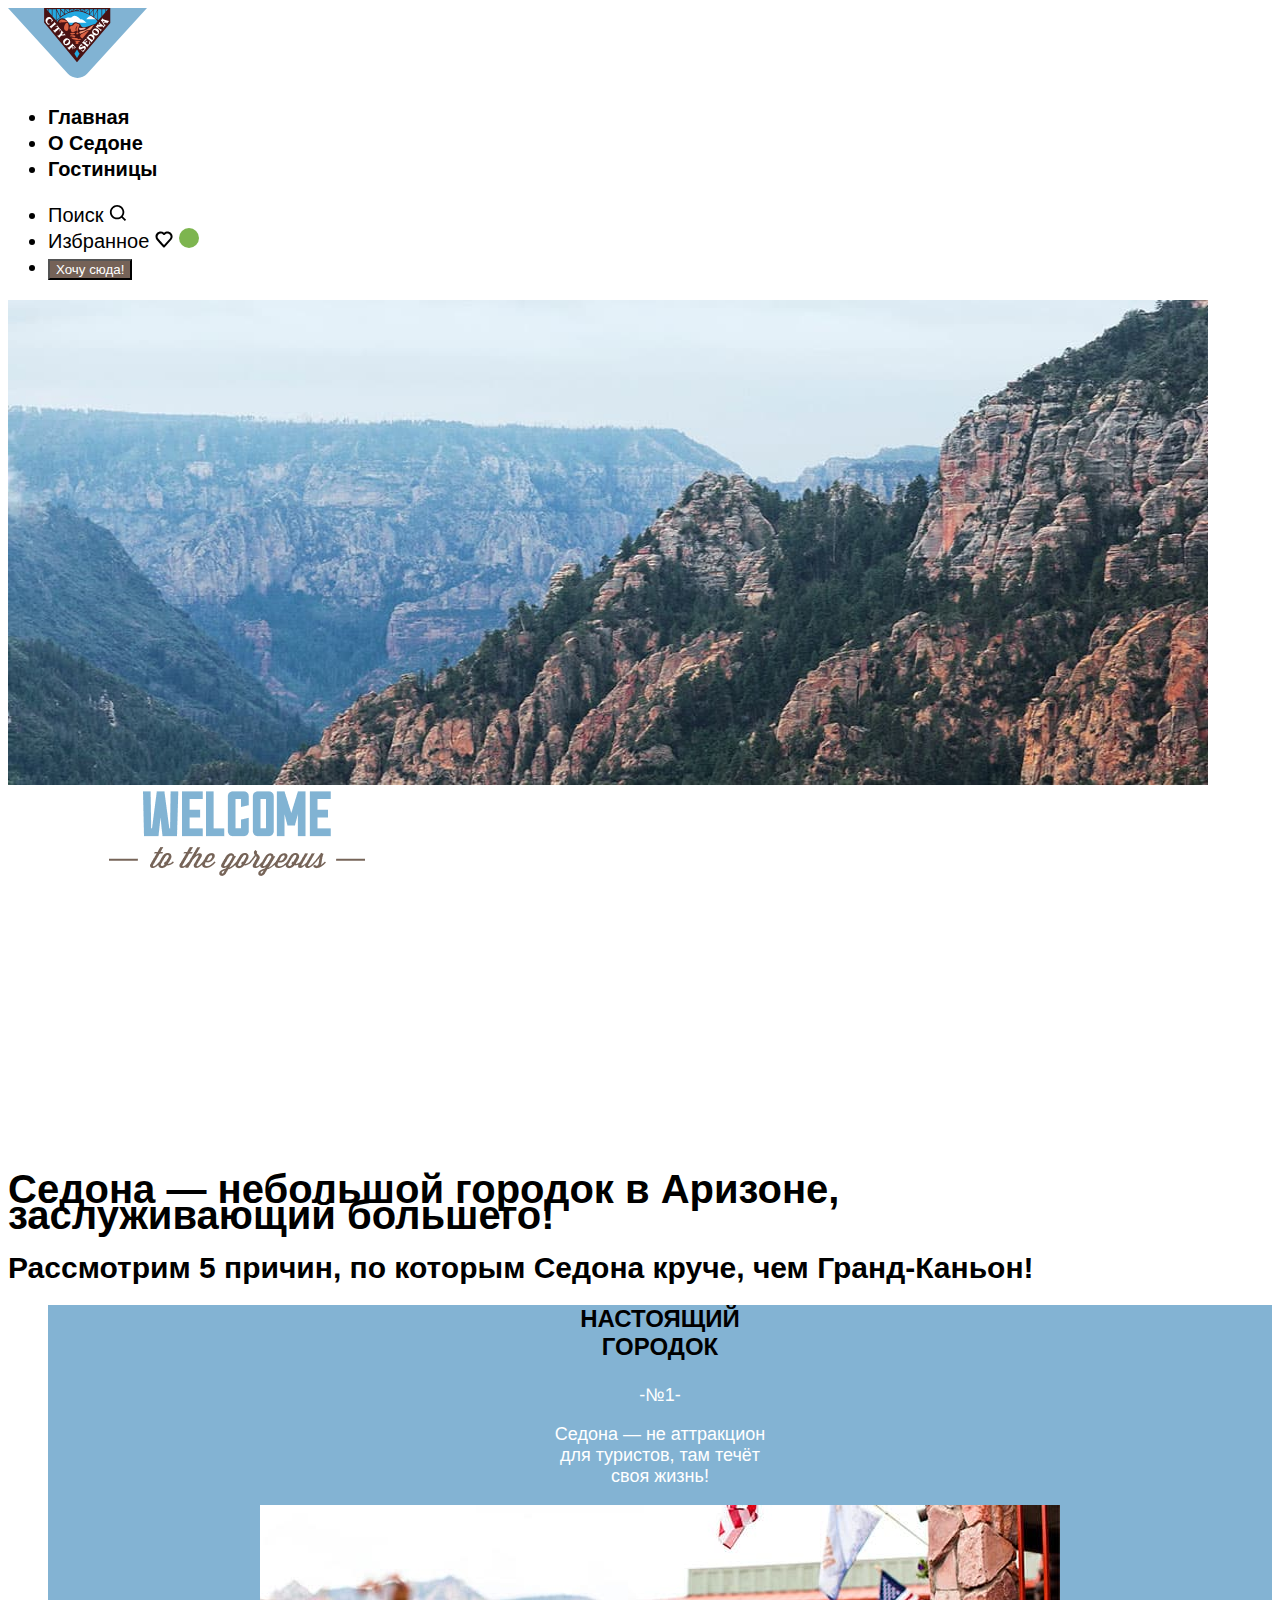
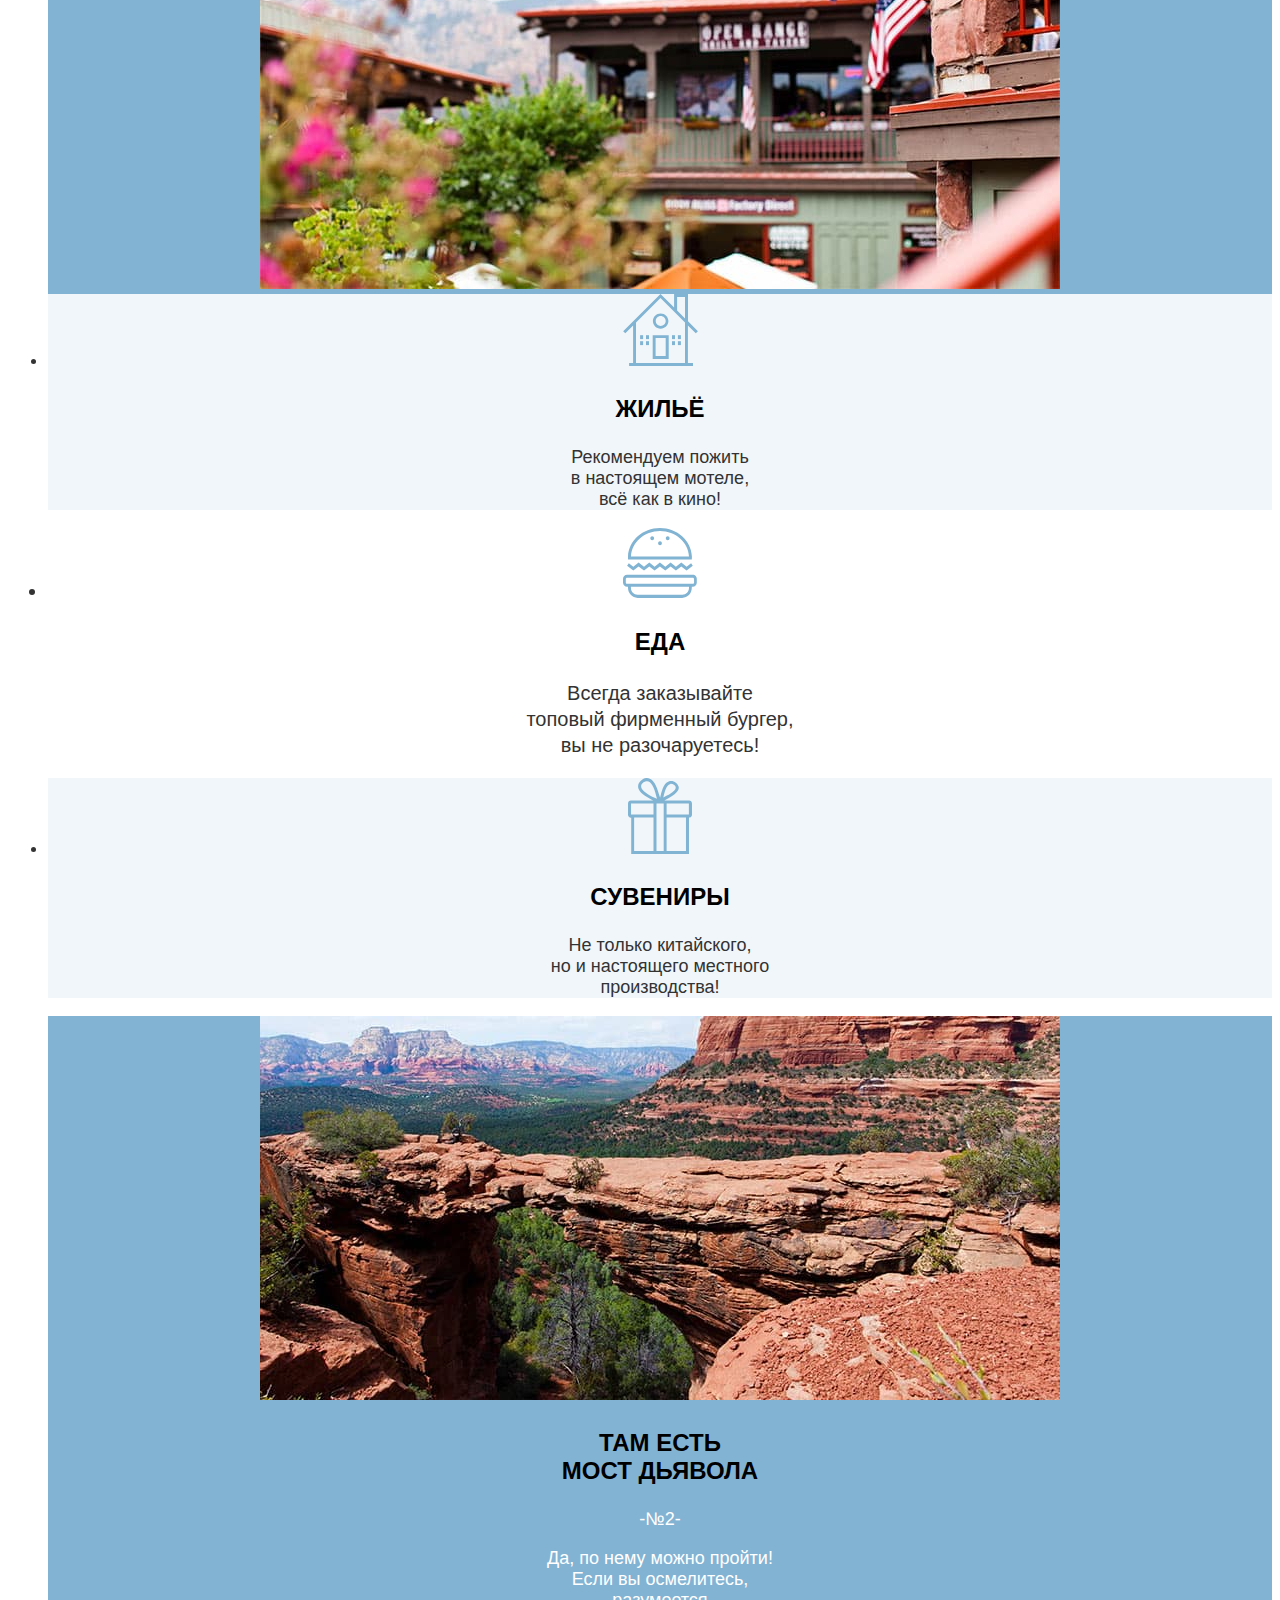
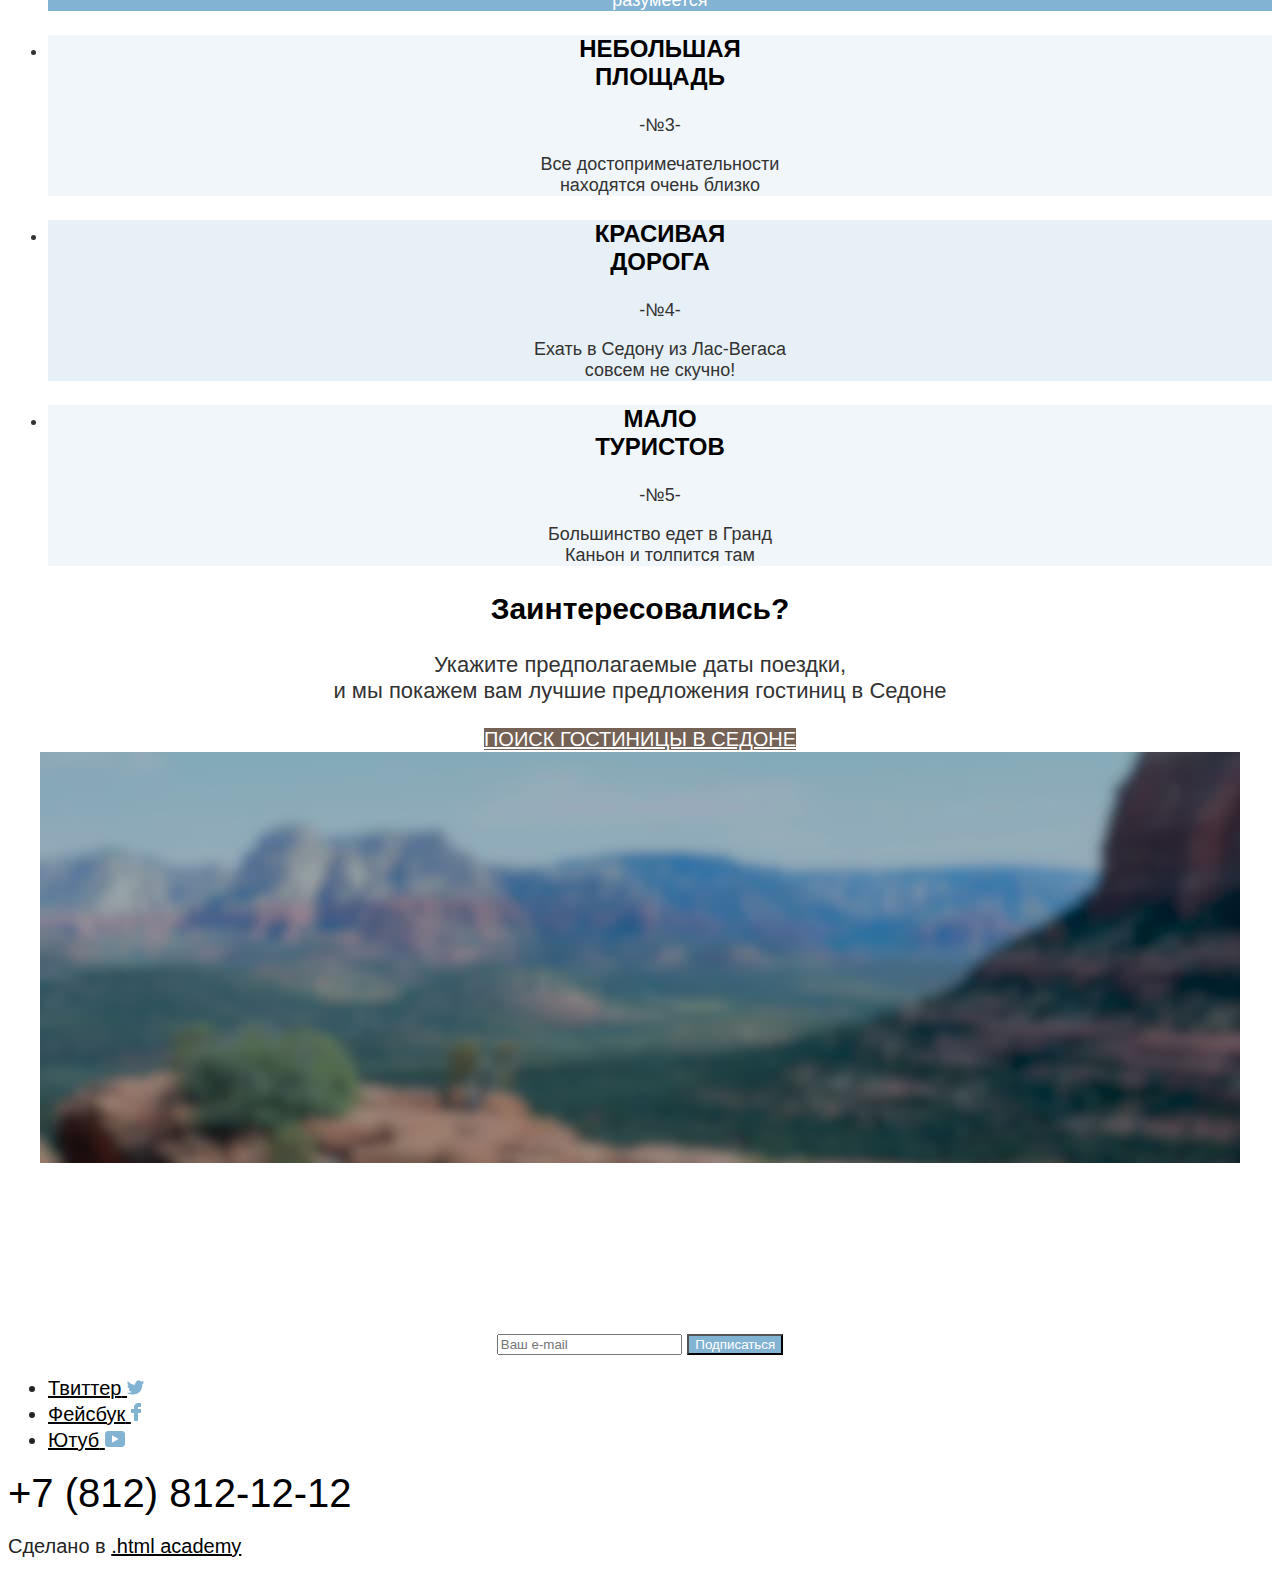
==== index.html @ 7d840d4f "basic styles added" ====
<!DOCTYPE html>
<html lang="ru">
  <head>
    <meta charset="utf-8">
    <title>HTML Academy: Седона</title>
    <link rel="stylesheet" href="styles/styles.css">
  </head>
  <body>
    <header class="page-header">
      <nav class="navigation">
        <a class="navigation-logo" href="index.html">
          <img class="page-header-logo" alt="Логотип Седоны" src="images/logo.svg" width="139" height="70">
        </a>
        <ul class="navigation-list">
          <li class="navigation-item">
            <a class="navigation-link" href="index.html">Главная</a>
          </li>
          <li class="navigation-item">
            <a class="navigation-link" href="#">О Седоне</a>
          </li>
           <li class="navigation-item">
            <a class="navigation-link" href="catalog.html">Гостиницы</a>
          </li>
        </ul>
        <ul class="navigation-list navigation-user">
          <li class="navigation-item">
            <a class="navigation-link" href="#"></a>
            <span class="visually-hidden">Поиск</span>
            <img src="images/search.svg" alt="Поиск" width="18.05" height="18.1">
          </li>
          <li class="navigation-item">
            <a class="navigation-link" href="#"></a>
            <span class="visually-hidden">Избранное</span>
            <img src="images/favorite.svg" alt="Избранное" width="18.05" height="17">
            <img src="images/wish-added.svg" alt="Добавленное в избранное" width="20" height="20">
          </li>
          <li class="navigation-item">
            <button class="button" type="submit">Хочу сюда!</button>
          </li>
        </ul>
      </nav>
      </header>

<main class="main-index">
  <img class="backgrounds" alt="Фон из гор" src="images/background.jpg" width="1200" height="485">
  <img class="welcome-sign" alt="Приветственная надпись" src="images/welcome.png" width="458" height="352">
  <h1>Седона — небольшой городок в Аризоне, <br> заслуживающий большего!</h1>
    <h2>Рассмотрим 5 причин, по которым Седона круче, чем Гранд-Каньон!</h2>
     <div class="list">
      <section class="advantages">
        <ul class="advantages-list">
        <li class="advantages-item-1">
          <h3 class="advantages-title">Настоящий <br> городок</h3>
          <span class="number">-№1-</span>
          <p class="advantages-description">Седона — не аттракцион<br> для туристов, там течёт <br> своя жизнь!</p>
          <img class="city" alt="Городок" src="images/city-1.jpg" width="800" height="384">
        </li>
        <li class="advantages-item-2">
          <img class="advantage-picture" src="images/house.svg" alt="Жилье" width="75" height="72">
          <h3 class="advantages-title">Жильё</h3>
          <p class="advantages-description">Рекомендуем пожить <br> в настоящем мотеле, <br> всё как в кино!</p>
        </li>
        <li class="advantages-item-3">
          <img class="advantage-picture" src="images/food.svg" alt="Еда" width="73.8" height="70">
          <h3 class="advantages-title">Еда</h3>
          <p class="advantages-description">Всегда заказывайте <br> топовый фирменный бургер, <br> вы не разочаруетесь!</p>
        </li>
        <li class="advantages-item-4">
          <img class="advantage-picture" src="images/souvenir.svg" alt="Сувенир" width="64" height="75.95">
          <h3 class="advantages-title">Сувениры</h3>
          <p class="advantages-description">Не только китайского, <br> но и настоящего местного <br> производства!</p>
        </li>
        <li class="advantages-item-5">
          <img class="city" alt="Городок" src="images/city-2.jpg" width="800" height="384">
          <h3 class="advantages-title">Там есть <br> мост дьявола</h3>
          <span class="number">-№2-</span>
          <p class="advantages-description">Да, по нему можно пройти! <br> Если вы осмелитесь, <br> разумеется</p>
          </li>
          <li class="advantages-item-6">
            <h3 class="advantages-title">Небольшая <br> площадь</h3>
            <p class="number">-№3-</p>
            <p class="advantages-description">Все достопримечательности <br> находятся очень близко</p>
          </li>
          <li class="advantages-item-7">
            <h3 class="advantages-title">Красивая <br> дорога</h3>
            <p class="number">-№4-</p>
            <p class="advantages-description">Ехать в Седону из Лас-Вегаса <br> совсем не скучно!</p>
          </li>
          <li class="advantages-item-8">
            <h3 class="advantages-title">Мало <br> туристов </h3>
            <p class="number">-№5-</p>
            <p class="advantages-description"> Большинство едет в Гранд <br> Каньон и толпится там</p>
          </li>
      </ul>
  </section>
</div>
  <section class="hotel-search">
    <h2 class="search-question">Заинтересовались?</h2>
    <p class="search">Укажите предполагаемые даты поездки, <br> и мы покажем вам лучшие предложения гостиниц в Седоне </p>
    <a class="button button-all" href="catalog.html">ПОИСК ГОСТИНИЦЫ В  СЕДОНЕ</a>
  </section>
</main>
  <section class="subscribe">
    <img class="background-subsctibe" alt="Фон из гор" src="images/background-subscribe.jpg" width="1200" height="411">
    <h2 class="subscribe-title">Подпишитесь на рассылку</h2>
    <p class="subscribe-text">Только полезная информация и никакого спама, <br> честное бойскаутское!</p>
    <label for="newsletter-email"></label>
    <input class="field"  placeholder="Ваш e-mail" type="email" name="newsletter-email" id="newsletter-email">
    <button class="button blue" type="submit">Подписаться</button>
  </section>

  <footer class="page-footer">
    <section class="footer-social">
      <ul class="footer-social-list">
          <li class="footer-social-item">
            <a class="button social" href="#">
              <span class="visually-hidden">Твиттер</span>
              <img src="images/twitter.svg" alt="Твиттер" width="17" height="14.96" class="social-icon">
            </a>
          </li>
          <li class="footer-social-item">
            <a class="button social" href="#">
              <span class="visually-hidden">Фейсбук</span>
              <img src="images/facebook.svg" alt="Фейсбук" width="10" height="18" class="social-icon">
            </a>
          </li>
          <li class="footer-social-item">
            <a class="button social" href="#">
              <span class="visually-hidden">Ютуб</span>
              <img src="images/youtube.svg" alt="Ютуб" width="20.1" height="16" class="social-icon">
            </a>
          </li>
        </ul>
        <a class="address-phone" href="tel:+78005558628">+7 (812) 812-12-12</a>
      <p class="about-text">Сделано в <a class="htmlacademy-link" href="https://htmlacademy.ru/">.html academy</a></p>
    </section>
  </footer>




  </body>
</html>
---- styles/styles.css ----
@font-face {
  font-family: "PT Sans";
  font-style: normal;
  font-weight: 400;
  src: url("fonts/ptsans-400.woff2") format("woff2");
  font-display: swap;
}


@font-face {
  font-family: "PT Sans";
  font-style: normal;
  font-weight: 700;
  src: url("fonts/ptsans-700.woff2") format("woff2");
  font-display: swap;
}

body {
font-family: "PT Sans", sans-serif;
font-size: 20px;
line-height: 26px;
color: #000000;
background-color: #FFFFFF;
}

.page-header {
  color: #000000;
  background: #FFFFFF;
}

.navigation-link {
  font-family: "PT Sans", sans-serif;
  font-weight: bold;
  text-align: center;
  color: inherit;
  text-decoration: none;
}
.main-index {
  background-image: url("images/background.jpg");
  background-size: 100% auto;
  background-repeat: no-repeat;
  color: #000000;
  background-color: #FFFFFF;
}

.advantages-list {
  text-align: center;
  color: #333333;
}

.advantages-title {
  font-family: "PT Sans", sans-serif;
  font-size: 24px;
  line-height: 28px;
  text-transform: uppercase;
  color: black;
}

.advantages-item-1,
.advantages-item-5 {
  font-size: 18px;
  line-height: 21px;
  background-color: #83B3D3;
  color: #FFFFFF;
}

.advantages-item-2,
.advantages-item-4,
.advantages-item-6,
.advantages-item-8 {
  font-size: 18px;
  line-height: 21px;
  background-color: rgba(131, 179, 211, 0.12);

}

.advantages-item-7 {
  font-size: 18px;
  line-height: 21px;
  background-color: rgba(131, 179, 211, 0.2);
}

.button {
  background-color: #756257;
  color:#FFFFFF;

}
.blue {
  background: #83B3D3;
}

.social {
  background: #FFFFFF;
}

.hotel-search {
text-align: center;
}

.search-question {
  color: #000000;
  font-size: 30px;
line-height: 36px;
}

.search {
  color: #333333;
  font-size: 22px;
  line-height: 26px;
}

.subscribe {
text-align: center;
color: #FFFFFF;
background-image: url("images/background-subscribe.jpg");
}

.subscribe-title {
  font-size: 30px;
  line-height: 36px;
  text-transform: uppercase;
  }

.subscribe-text {
    font-size: 22px;
    line-height: 26px;
}

.page-footer {
background-color: #FFFFFF;
color: #242424;
}

.page-footer a {
  color: #000000;
}

.address-phone {
  font-size: 40px;
  line-height: 40px;
  text-decoration: none;
  text-transform: uppercase;
  color: #000000;
}
/*Background color for filter part changed temporarily*/

.sorting-container {
background-color: lightgray;
color:#FFFFFF;
background-image: url("images/background-catalogue.jpg");
}

.catalogue-header {
  background-color: lightgray;
  color:#FFFFFF;
}

.catalogue-header-title {
  font-size: 60px;
  line-height: 78px;
}

.catalog-filter-title {
  font-size: 20px;
 line-height: 26px;
}

.control {
  font-size: 18px;
  line-height: 23px;
}

.hotel-card-title {
  font-size: 24px;
  line-height: 31px;
}

.hotel-card-type,
.hotel-card-price {
  font-size: 18px;
  line-height: 23px;
}

.pagination {
  background-color: #ffffff;
}

.pagination-link {
  color: #ffffff;
  background-color: #83B3D3;
  text-decoration: none;
  font-size: 20px;
  line-height: 26px;
}

.pagination-current {
  color: #000000;
  background-color: #F2F2F2;
}

.pagination-show-more {
  background-color: #83B3D3;
}

.hotel-card-button {
  background-color: #83B3D3;
}

.hotel-card-detail {
  background-color: #756257;
}

.breadcrumbs-link {
color: #000000;
}
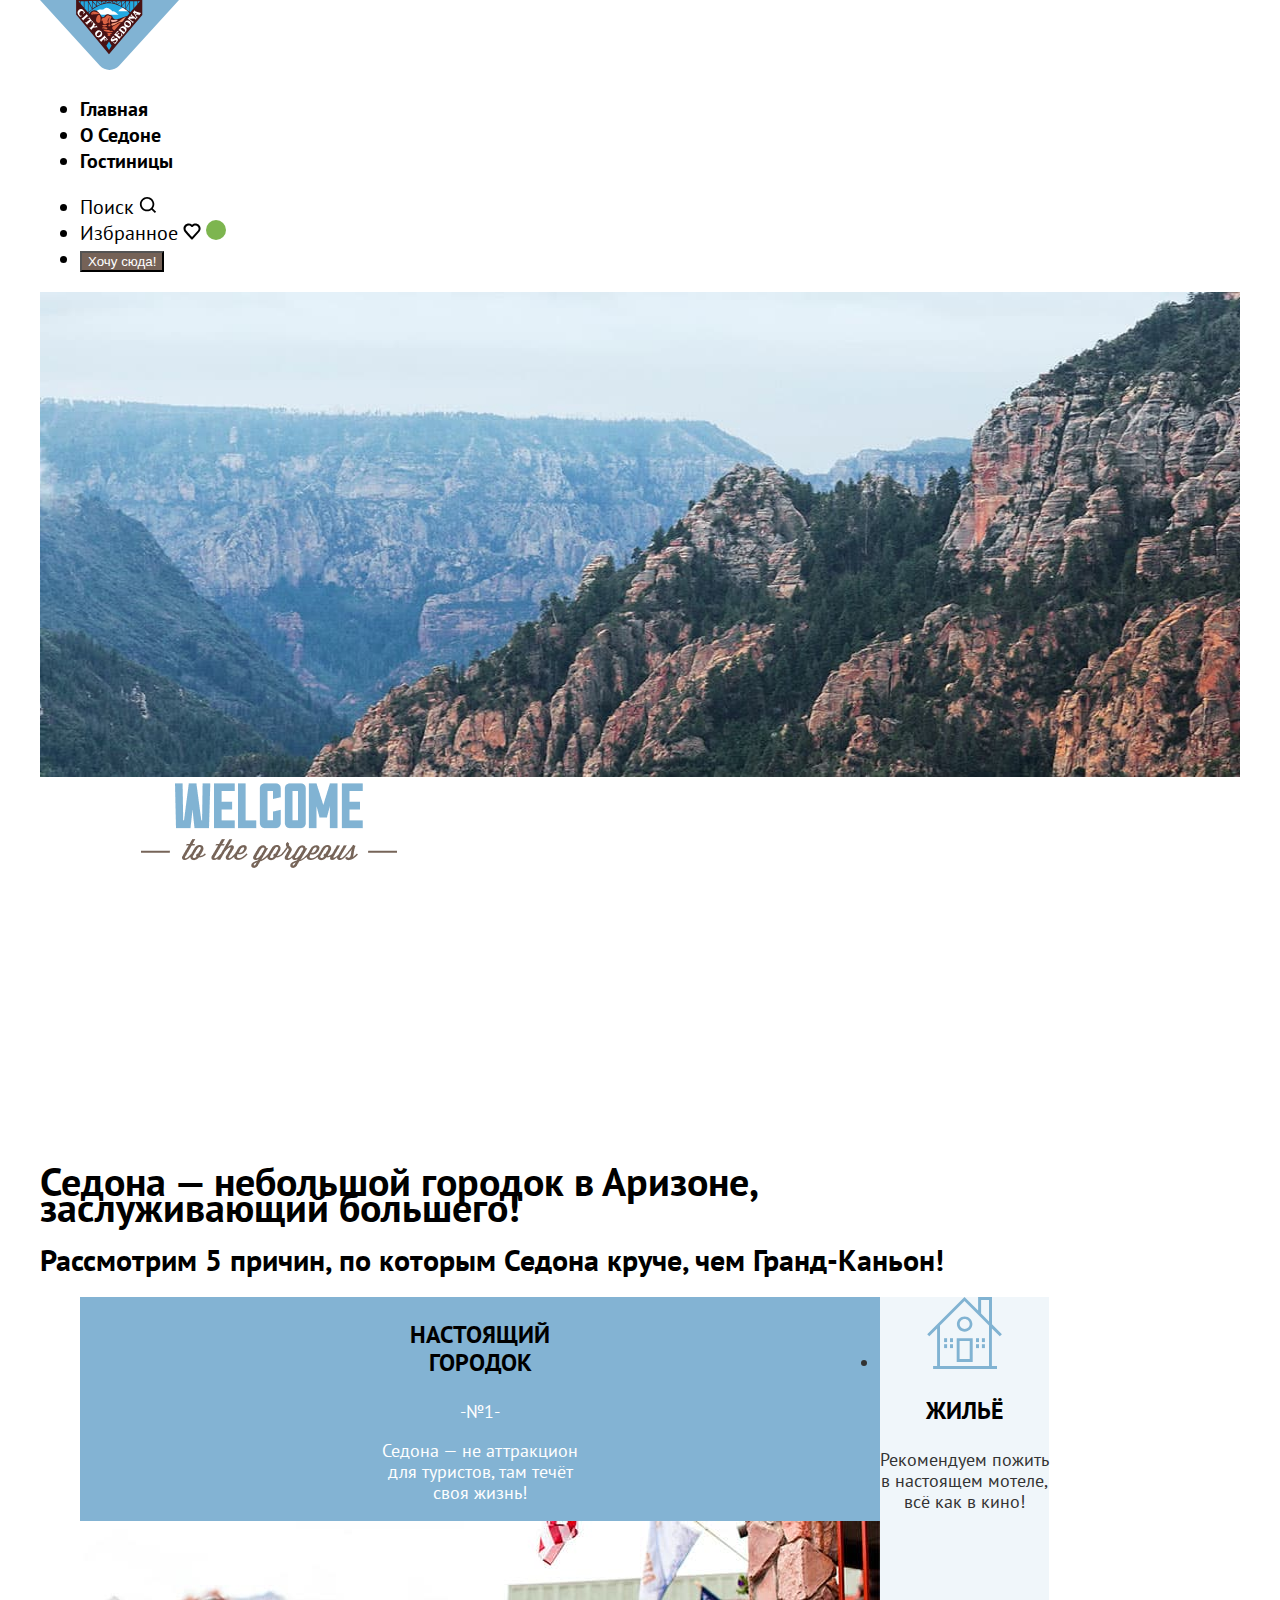
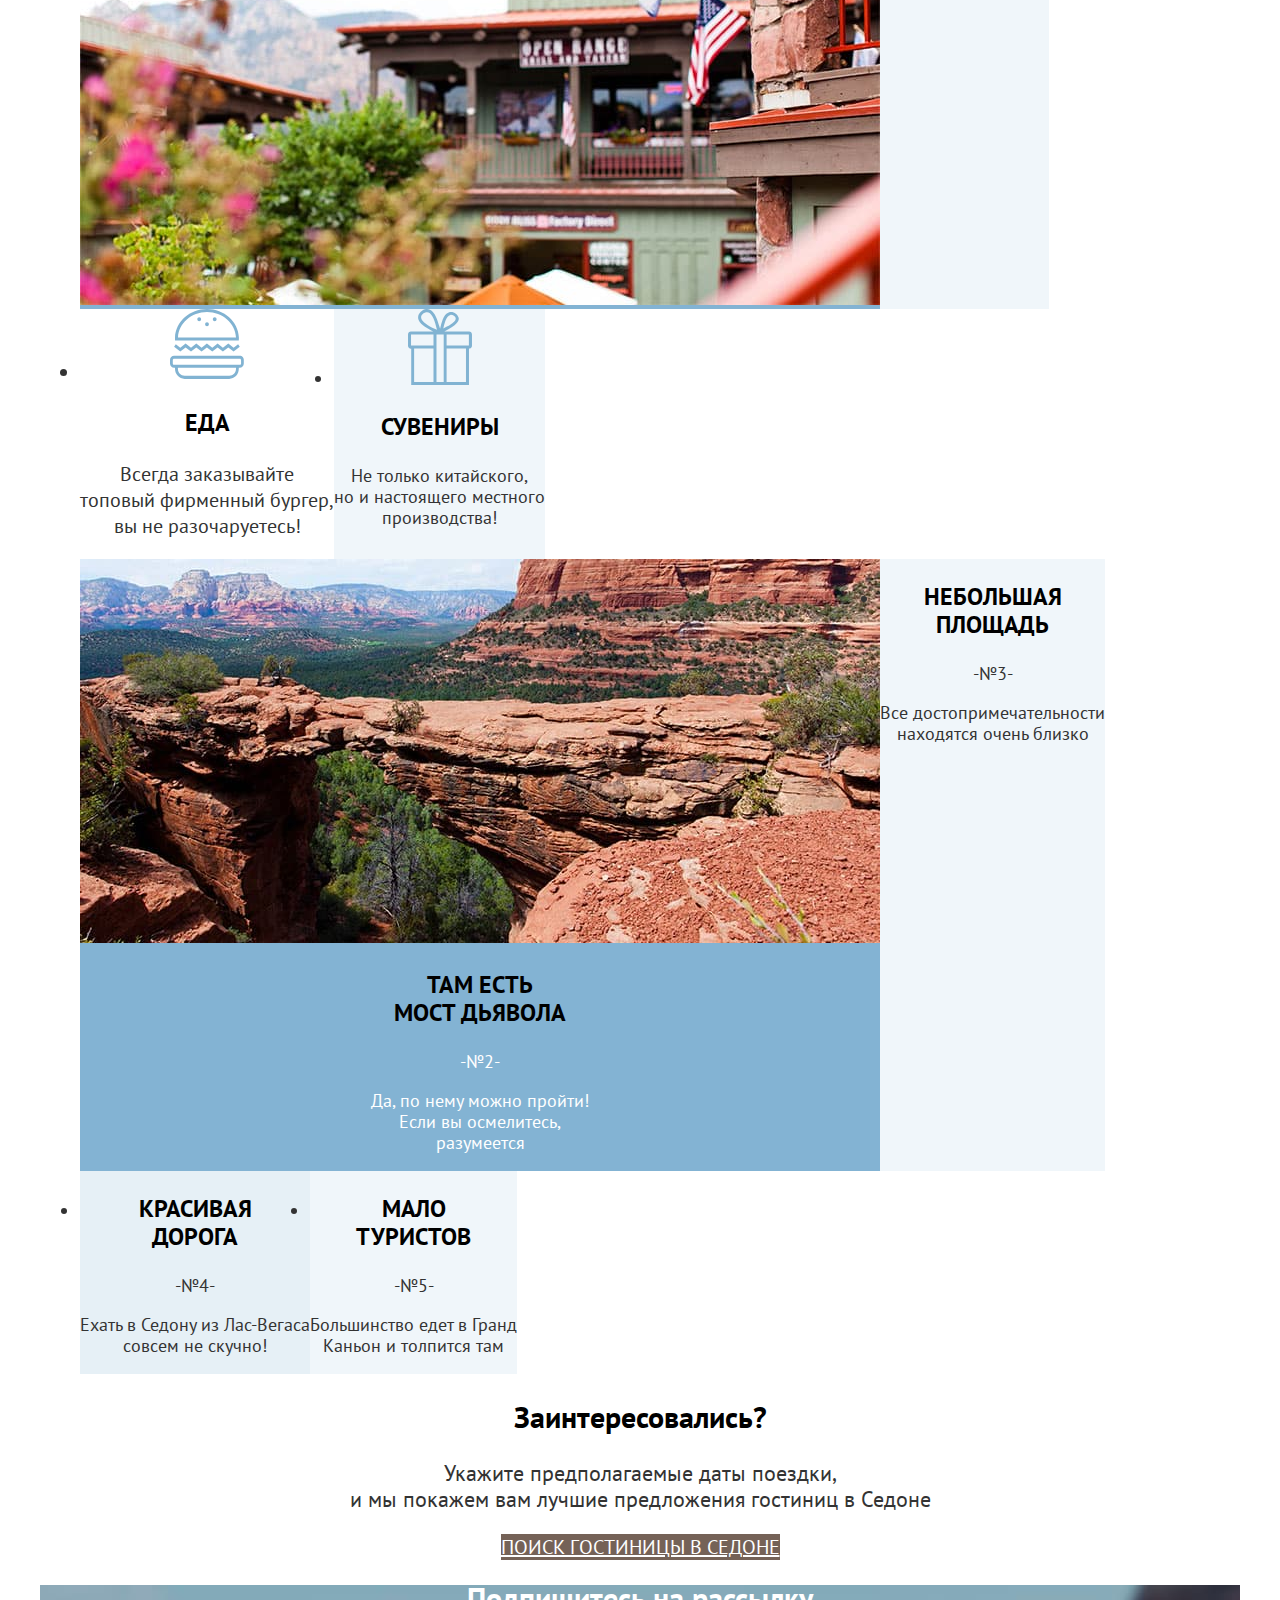
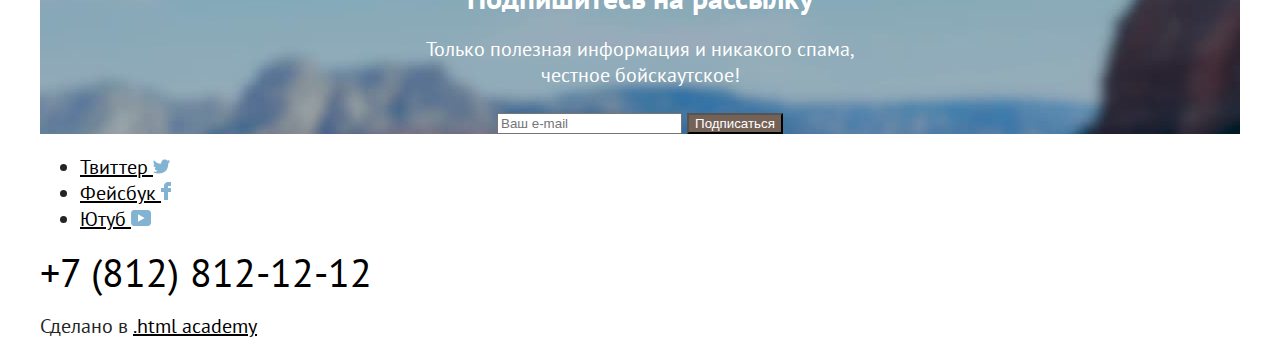
==== commit 0a28b462: "corrections 1" ====
--- a/index.html
+++ b/index.html
@@ -42,8 +42,10 @@
       </header>
 
 <main class="main-index">
-  <img class="backgrounds" alt="Фон из гор" src="images/background.jpg" width="1200" height="485">
+  <div class="background">
+  <img class="background-main" alt="Фон из гор" src="images/background.jpg" width="1200" height="485">
   <img class="welcome-sign" alt="Приветственная надпись" src="images/welcome.png" width="458" height="352">
+</div>
   <h1>Седона — небольшой городок в Аризоне, <br> заслуживающий большего!</h1>
     <h2>Рассмотрим 5 причин, по которым Седона круче, чем Гранд-Каньон!</h2>
      <div class="list">
@@ -100,14 +102,13 @@
     <a class="button button-all" href="catalog.html">ПОИСК ГОСТИНИЦЫ В  СЕДОНЕ</a>
   </section>
 </main>
-  <section class="subscribe">
-    <img class="background-subsctibe" alt="Фон из гор" src="images/background-subscribe.jpg" width="1200" height="411">
-    <h2 class="subscribe-title">Подпишитесь на рассылку</h2>
-    <p class="subscribe-text">Только полезная информация и никакого спама, <br> честное бойскаутское!</p>
-    <label for="newsletter-email"></label>
-    <input class="field"  placeholder="Ваш e-mail" type="email" name="newsletter-email" id="newsletter-email">
-    <button class="button blue" type="submit">Подписаться</button>
-  </section>
+<section class="subscribe">
+  <h2 class="subscribe-email">Подпишитесь на рассылку</h2>
+  <p>Только полезная информация и никакого спама, <br> честное бойскаутское!</p>
+  <label for="newsletter-email"></label>
+  <input class="field"  placeholder="Ваш e-mail" type="email" name="newsletter-email" id="newsletter-email">
+  <button class="button" type="submit">Подписаться</button>
+</section>
 
   <footer class="page-footer">
     <section class="footer-social">
--- a/styles/styles.css
+++ b/styles/styles.css
@@ -2,7 +2,7 @@
   font-family: "PT Sans";
   font-style: normal;
   font-weight: 400;
-  src: url("fonts/ptsans-400.woff2") format("woff2");
+  src: url("../fonts/ptsans-400.woff2") format("woff2");
   font-display: swap;
 }
 
@@ -11,7 +11,7 @@
   font-family: "PT Sans";
   font-style: normal;
   font-weight: 700;
-  src: url("fonts/ptsans-700.woff2") format("woff2");
+  src: url("../fonts/ptsans-700.woff2") format("woff2");
   font-display: swap;
 }
 
@@ -21,6 +21,9 @@
 line-height: 26px;
 color: #000000;
 background-color: #FFFFFF;
+width: 1200px;
+margin: 0 auto;
+padding: 0 auto;
 }
 
 .page-header {
@@ -35,10 +38,13 @@
   color: inherit;
   text-decoration: none;
 }
+.background {
+  background-image: url("../images/background.jpg");
+  background-image: url("../images/welcome.png");
+  background-repeat: no-repeat;
+}
+
 .main-index {
-  background-image: url("images/background.jpg");
-  background-size: 100% auto;
-  background-repeat: no-repeat;
   color: #000000;
   background-color: #FFFFFF;
 }
@@ -46,7 +52,11 @@
 .advantages-list {
   text-align: center;
   color: #333333;
-}
+  display: flex;
+  width: auto;
+  flex-wrap: wrap;
+}
+
 
 .advantages-title {
   font-family: "PT Sans", sans-serif;
@@ -62,6 +72,7 @@
   line-height: 21px;
   background-color: #83B3D3;
   color: #FFFFFF;
+
 }
 
 .advantages-item-2,
@@ -71,13 +82,13 @@
   font-size: 18px;
   line-height: 21px;
   background-color: rgba(131, 179, 211, 0.12);
-
 }
 
 .advantages-item-7 {
   font-size: 18px;
   line-height: 21px;
   background-color: rgba(131, 179, 211, 0.2);
+
 }
 
 .button {
@@ -100,7 +111,7 @@
 .search-question {
   color: #000000;
   font-size: 30px;
-line-height: 36px;
+ line-height: 36px;
 }
 
 .search {
@@ -112,7 +123,9 @@
 .subscribe {
 text-align: center;
 color: #FFFFFF;
-background-image: url("images/background-subscribe.jpg");
+background-image: url("../images/background-subscribe.jpg");
+background-size: 100% auto;
+background-repeat: no-repeat;
 }
 
 .subscribe-title {
@@ -142,12 +155,13 @@
   text-transform: uppercase;
   color: #000000;
 }
-/*Background color for filter part changed temporarily*/
 
 .sorting-container {
-background-color: lightgray;
-color:#FFFFFF;
-background-image: url("images/background-catalogue.jpg");
+  background-image: url("../images/background-catalogue.jpg");
+  background-color: lightgray;
+  color:#FFFFFF;
+  background-size: 100% auto;
+  background-repeat: no-repeat;
 }
 
 .catalogue-header {
@@ -163,6 +177,7 @@
 .catalog-filter-title {
   font-size: 20px;
  line-height: 26px;
+
 }
 
 .control {
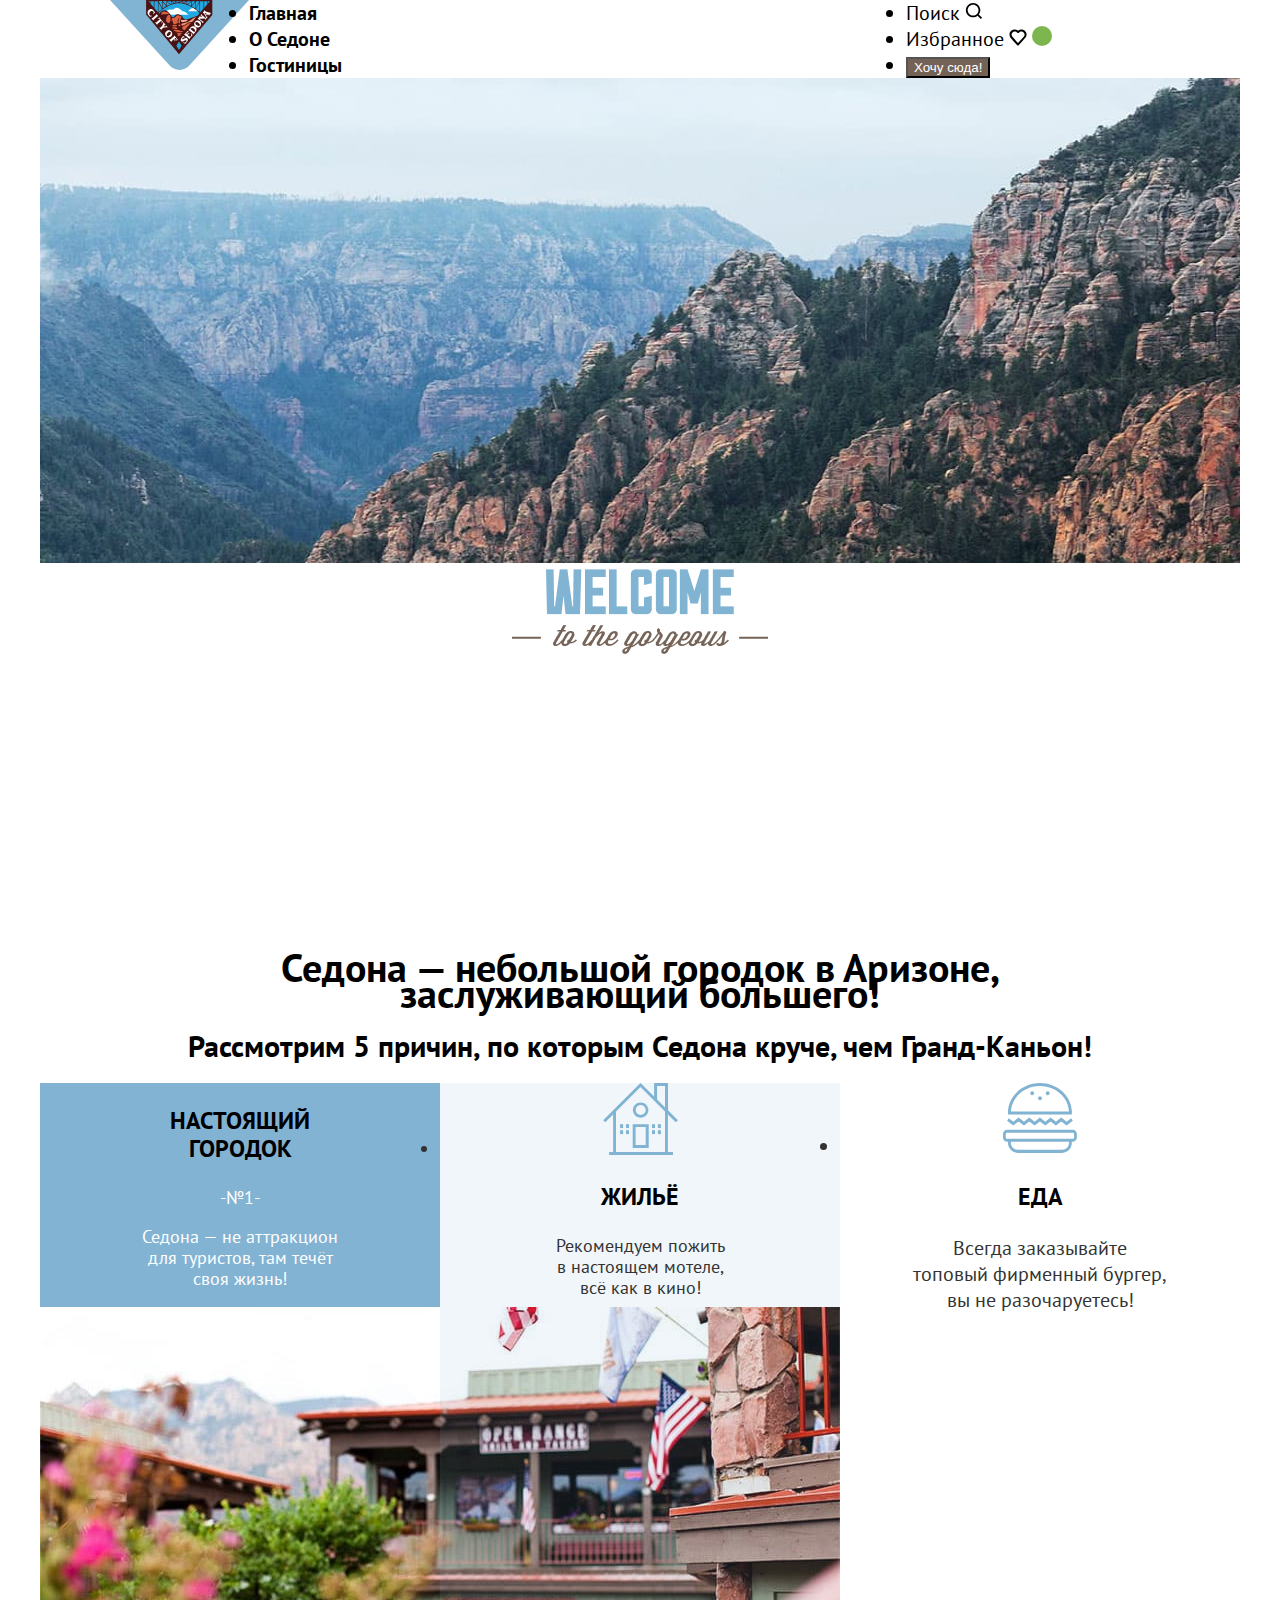
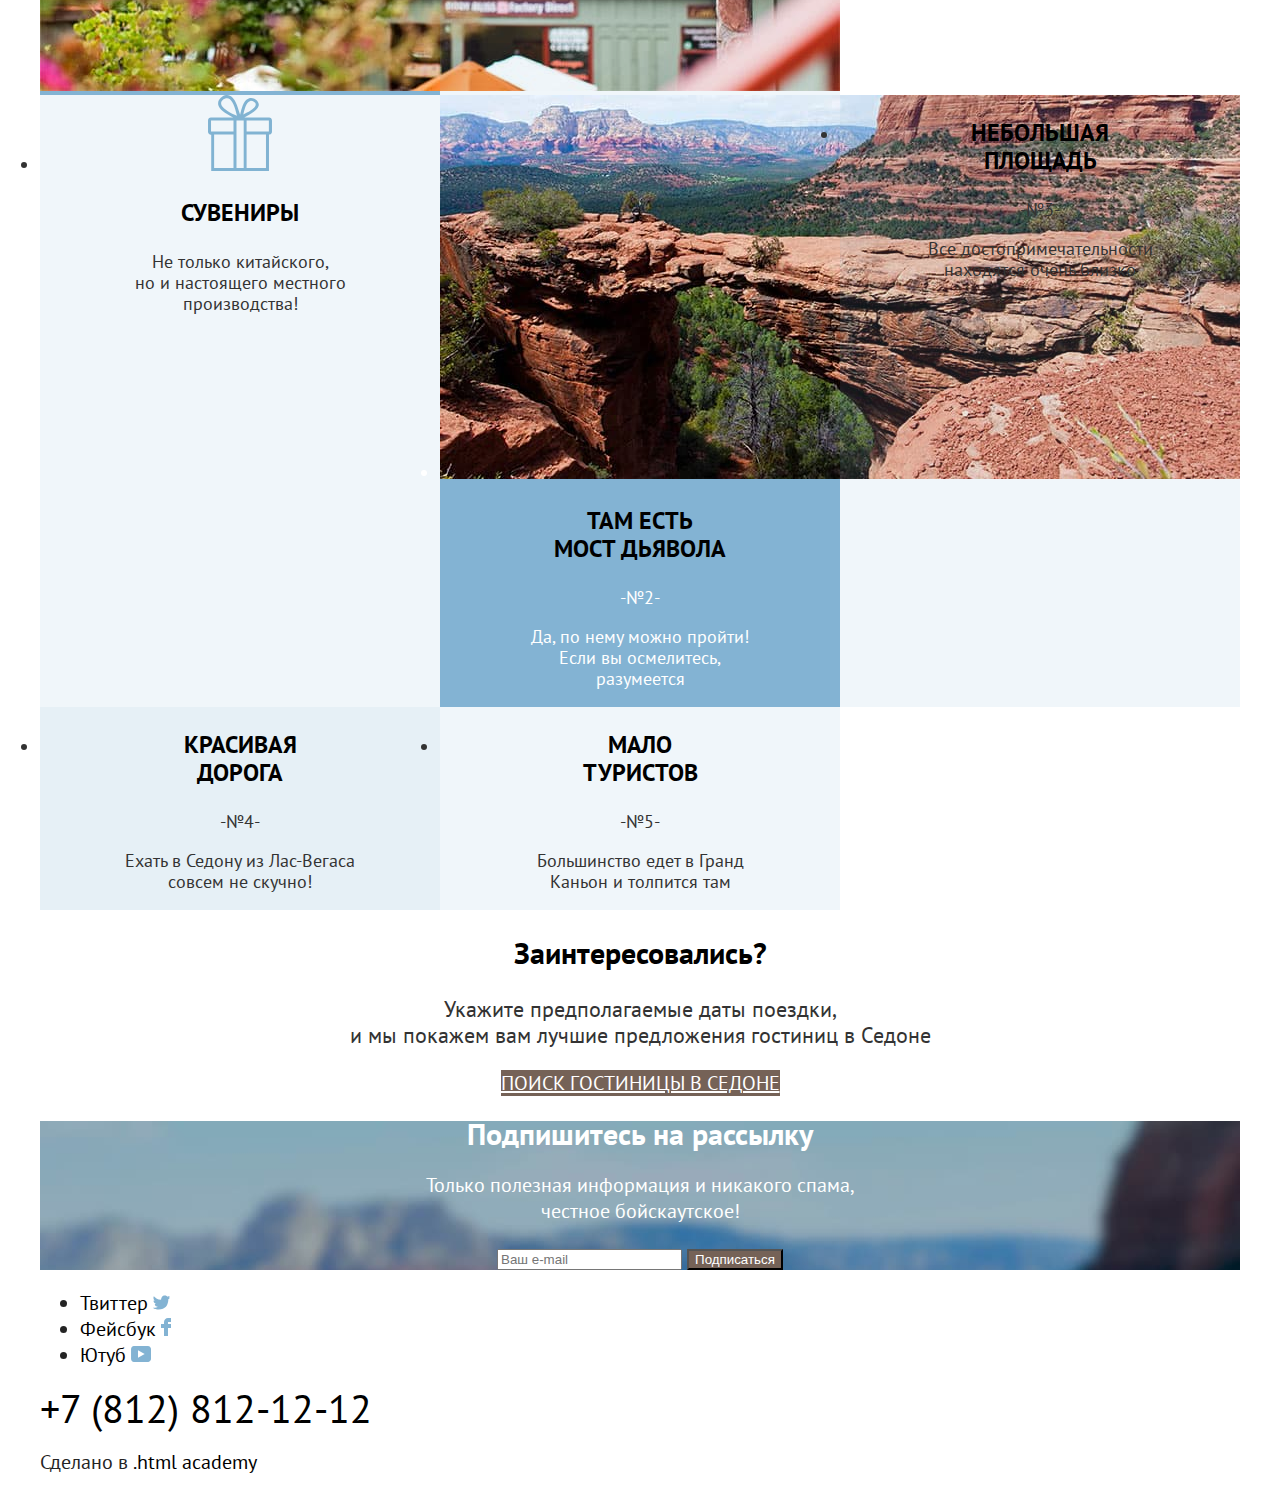
==== commit f88cda91: "flex for index page added" ====
--- a/index.html
+++ b/index.html
@@ -42,12 +42,13 @@
       </header>
 
 <main class="main-index">
-  <div class="background">
-  <img class="background-main" alt="Фон из гор" src="images/background.jpg" width="1200" height="485">
-  <img class="welcome-sign" alt="Приветственная надпись" src="images/welcome.png" width="458" height="352">
-</div>
-  <h1>Седона — небольшой городок в Аризоне, <br> заслуживающий большего!</h1>
-    <h2>Рассмотрим 5 причин, по которым Седона круче, чем Гранд-Каньон!</h2>
+  <div class="main-container">
+    <div class="welcome-pic">
+   <img class="background-main" alt="Фон из гор" src="images/background.jpg" width="1200" height="485">
+   <img class="welcome-sign" alt="Приветственная надпись" src="images/welcome.png" width="458" height="352">
+    <h1>Седона — небольшой городок в Аризоне, <br> заслуживающий большего!</h1>
+     <h2>Рассмотрим 5 причин, по которым Седона круче, чем Гранд-Каньон!</h2>
+    </div>
      <div class="list">
       <section class="advantages">
         <ul class="advantages-list">
@@ -95,7 +96,7 @@
           </li>
       </ul>
   </section>
-</div>
+
   <section class="hotel-search">
     <h2 class="search-question">Заинтересовались?</h2>
     <p class="search">Укажите предполагаемые даты поездки, <br> и мы покажем вам лучшие предложения гостиниц в Седоне </p>
@@ -109,9 +110,11 @@
   <input class="field"  placeholder="Ваш e-mail" type="email" name="newsletter-email" id="newsletter-email">
   <button class="button" type="submit">Подписаться</button>
 </section>
+</div>
 
   <footer class="page-footer">
-    <section class="footer-social">
+    <div class="page-footer-container">
+     <section class="footer-social">
       <ul class="footer-social-list">
           <li class="footer-social-item">
             <a class="button social" href="#">
@@ -136,6 +139,7 @@
       <p class="about-text">Сделано в <a class="htmlacademy-link" href="https://htmlacademy.ru/">.html academy</a></p>
     </section>
   </footer>
+</div>
 
 
 
--- a/styles/styles.css
+++ b/styles/styles.css
@@ -31,6 +31,22 @@
   background: #FFFFFF;
 }
 
+.navigation {
+display: flex;
+width: 1060px;
+margin: 0 auto;
+}
+
+.navigation-list {
+  width: 345px;
+  margin: 0;
+  padding: 0;
+}
+.navigation-user {
+  max-width: 264px;
+  margin-left: auto;
+}
+
 .navigation-link {
   font-family: "PT Sans", sans-serif;
   font-weight: bold;
@@ -38,7 +54,12 @@
   color: inherit;
   text-decoration: none;
 }
-.background {
+.page-container {
+  width: 1200px;
+  margin: 0 auto;
+}
+
+.welcome-pic {
   background-image: url("../images/background.jpg");
   background-image: url("../images/welcome.png");
   background-repeat: no-repeat;
@@ -47,16 +68,16 @@
 .main-index {
   color: #000000;
   background-color: #FFFFFF;
+  text-align: center;
 }
 
 .advantages-list {
-  text-align: center;
+  display: flex;
+  flex-wrap: wrap;
   color: #333333;
-  display: flex;
-  width: auto;
-  flex-wrap: wrap;
-}
-
+  margin: 0;
+  padding: 0;
+}
 
 .advantages-title {
   font-family: "PT Sans", sans-serif;
@@ -72,8 +93,18 @@
   line-height: 21px;
   background-color: #83B3D3;
   color: #FFFFFF;
-
-}
+  width: 400px;
+
+}
+.city:nth-child(1) {
+background-image: url("/images/city-1.jpg");
+width: 800px;
+}
+
+.city:nth-child(2) {
+  background-image: url("/images/city-2.jpg");
+  width: 800px;
+  }
 
 .advantages-item-2,
 .advantages-item-4,
@@ -82,13 +113,18 @@
   font-size: 18px;
   line-height: 21px;
   background-color: rgba(131, 179, 211, 0.12);
+  width: 400px;
 }
 
 .advantages-item-7 {
   font-size: 18px;
   line-height: 21px;
   background-color: rgba(131, 179, 211, 0.2);
-
+  width: 400px;
+}
+
+.advantages-item-3 {
+  width: 400px;
 }
 
 .button {
@@ -100,9 +136,6 @@
   background: #83B3D3;
 }
 
-.social {
-  background: #FFFFFF;
-}
 
 .hotel-search {
 text-align: center;
@@ -139,6 +172,13 @@
     line-height: 26px;
 }
 
+.page-footer-container {
+  display: flex;
+  width: 1200px;
+  margin: 0 auto;
+  padding: 0;
+}
+
 .page-footer {
 background-color: #FFFFFF;
 color: #242424;
@@ -146,6 +186,12 @@
 
 .page-footer a {
   color: #000000;
+  text-decoration: none;
+}
+
+.social {
+  background: #FFFFFF;
+  width: 107px;
 }
 
 .address-phone {
@@ -154,11 +200,11 @@
   text-decoration: none;
   text-transform: uppercase;
   color: #000000;
-}
-
+  width: 720px;
+
+}
 .sorting-container {
   background-image: url("../images/background-catalogue.jpg");
-  background-color: lightgray;
   color:#FFFFFF;
   background-size: 100% auto;
   background-repeat: no-repeat;
@@ -177,7 +223,6 @@
 .catalog-filter-title {
   font-size: 20px;
  line-height: 26px;
-
 }
 
 .control {
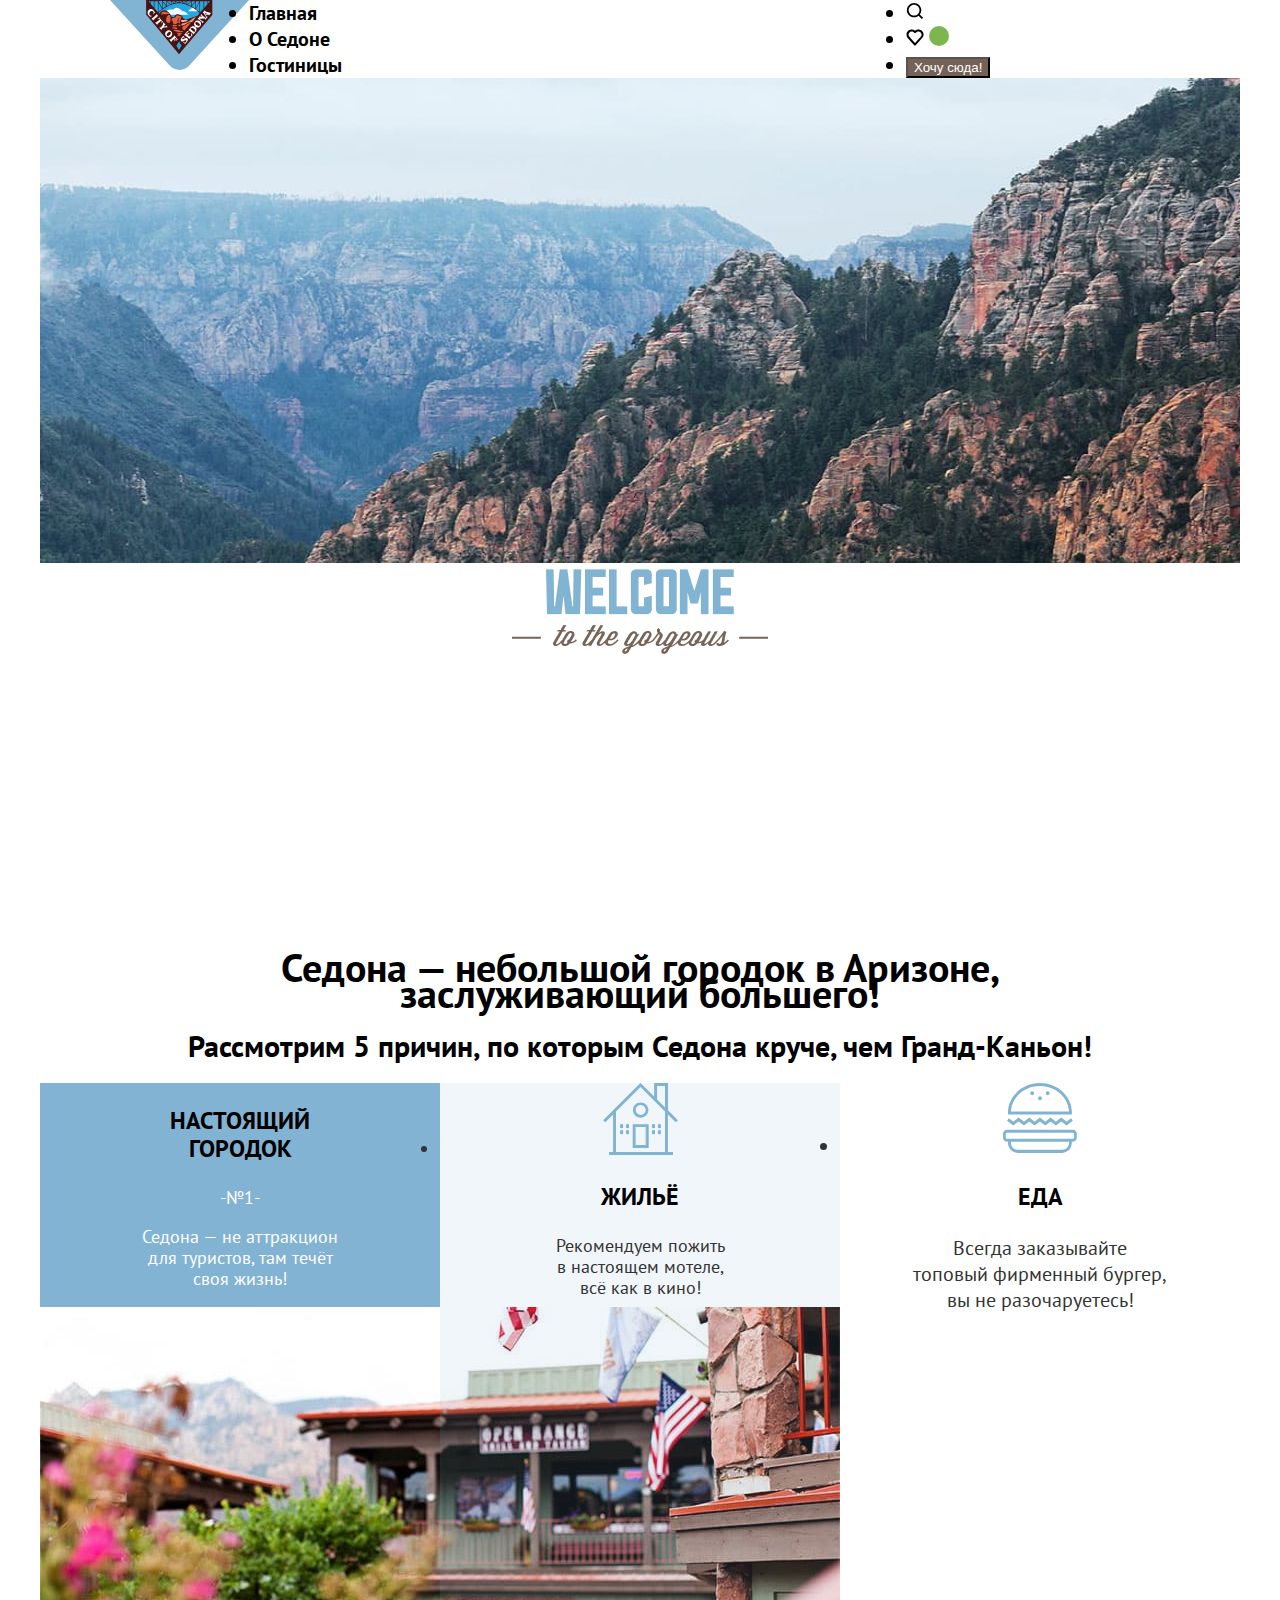
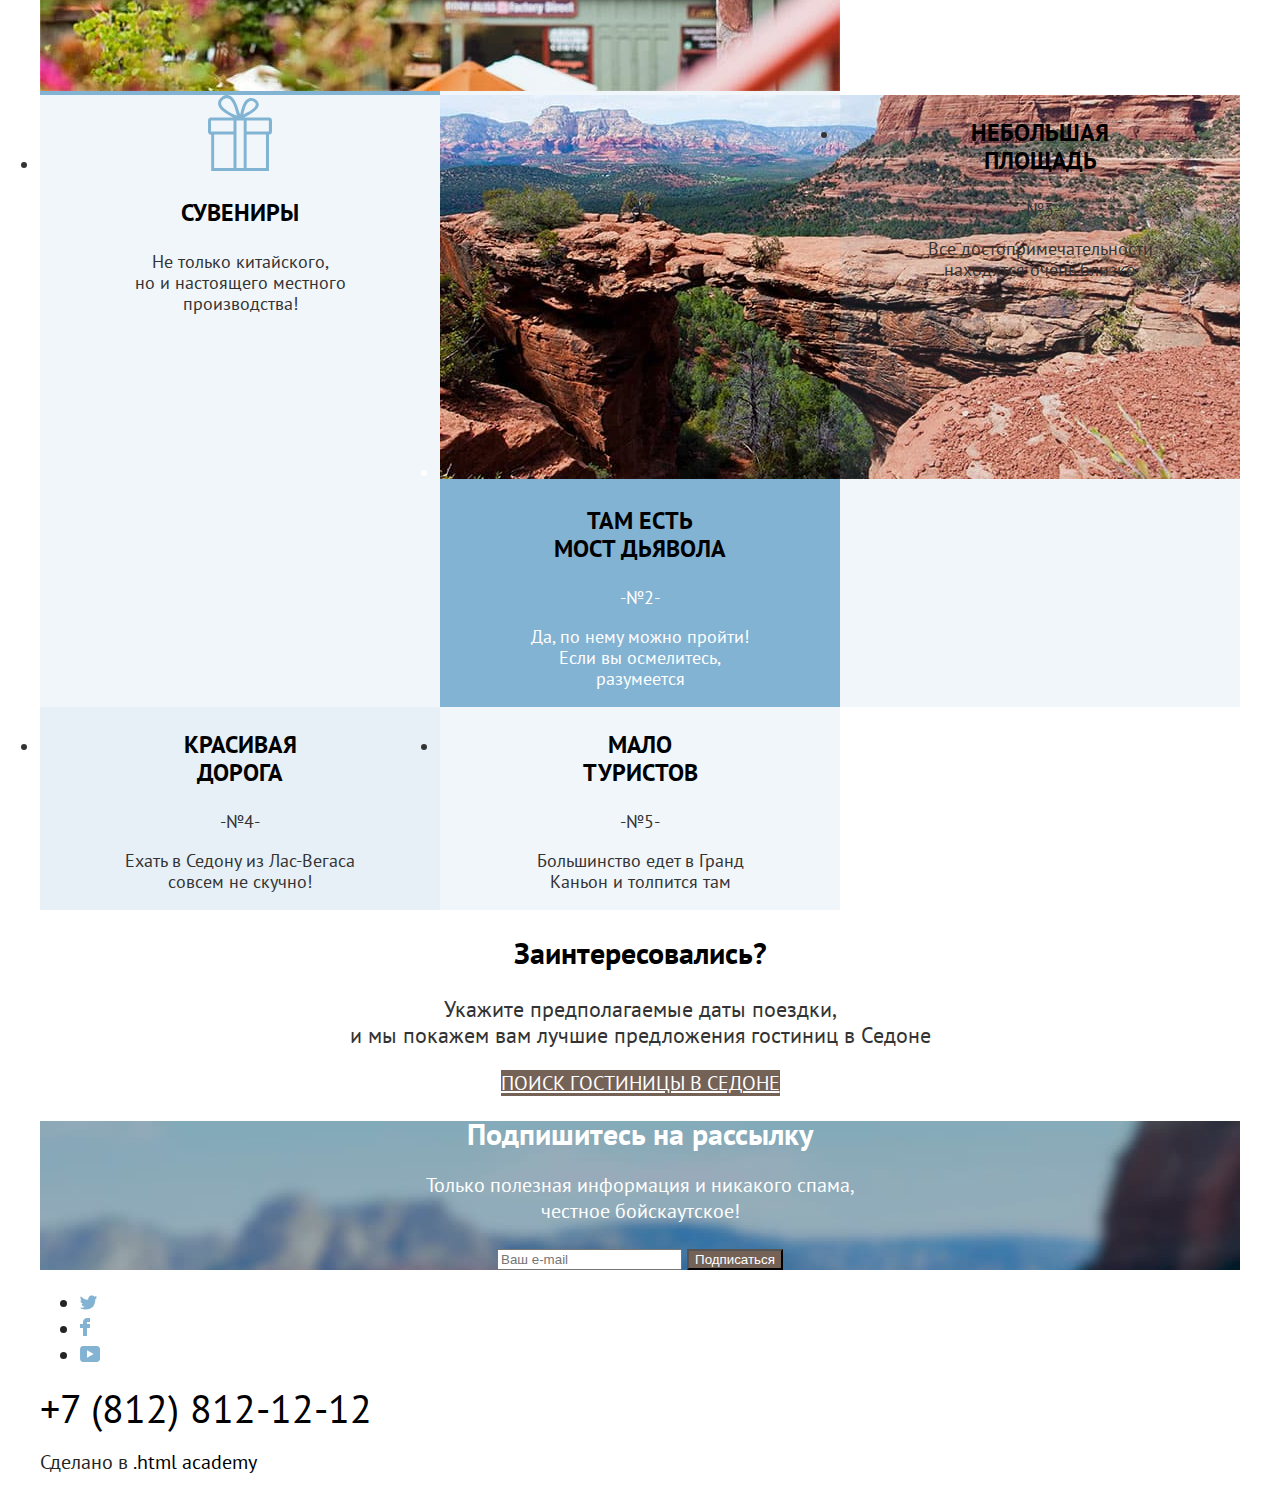
==== commit 2c041792: "flex for catalog page" ====
--- a/index.html
+++ b/index.html
@@ -135,14 +135,14 @@
             </a>
           </li>
         </ul>
+        <div class="phone-html">
         <a class="address-phone" href="tel:+78005558628">+7 (812) 812-12-12</a>
       <p class="about-text">Сделано в <a class="htmlacademy-link" href="https://htmlacademy.ru/">.html academy</a></p>
-    </section>
+     </div>
+   </section>
   </footer>
 </div>
 
 
-
-
   </body>
 </html>
--- a/styles/styles.css
+++ b/styles/styles.css
@@ -144,7 +144,7 @@
 .search-question {
   color: #000000;
   font-size: 30px;
- line-height: 36px;
+  line-height: 36px;
 }
 
 .search {
@@ -173,21 +173,19 @@
 }
 
 .page-footer-container {
-  display: flex;
-  width: 1200px;
-  margin: 0 auto;
-  padding: 0;
-}
-
-.page-footer {
 background-color: #FFFFFF;
 color: #242424;
+display: flex;
+width: 1200px;
+margin: 0 auto;
+padding: 0;
 }
 
 .page-footer a {
   color: #000000;
   text-decoration: none;
 }
+
 
 .social {
   background: #FFFFFF;
@@ -203,21 +201,40 @@
   width: 720px;
 
 }
+
 .sorting-container {
   background-image: url("../images/background-catalogue.jpg");
   color:#FFFFFF;
   background-size: 100% auto;
   background-repeat: no-repeat;
-}
-
-.catalogue-header {
+  width: 1200px;
+  margin: 0 auto;
+}
+
+.visually-hidden {
+  display: none;
+}
+
+.hotel-filter {
+  display: flex;
+  width: 1200px;
+  width: 220px;
+  margin-right: 20px;
+}
+
+.background-cat {
+  width: 1200px;
+}
+
+.catalog-header {
   background-color: lightgray;
   color:#FFFFFF;
 }
 
-.catalogue-header-title {
+.catalog-header-title {
   font-size: 60px;
   line-height: 78px;
+  width: 528px;
 }
 
 .catalog-filter-title {
@@ -228,6 +245,17 @@
 .control {
   font-size: 18px;
   line-height: 23px;
+}
+
+.hotels {
+  display: flex;
+  width: 1058px;
+  margin: 0;
+  padding: 0;
+}
+
+.hotel-card {
+  width: 339px;
 }
 
 .hotel-card-title {
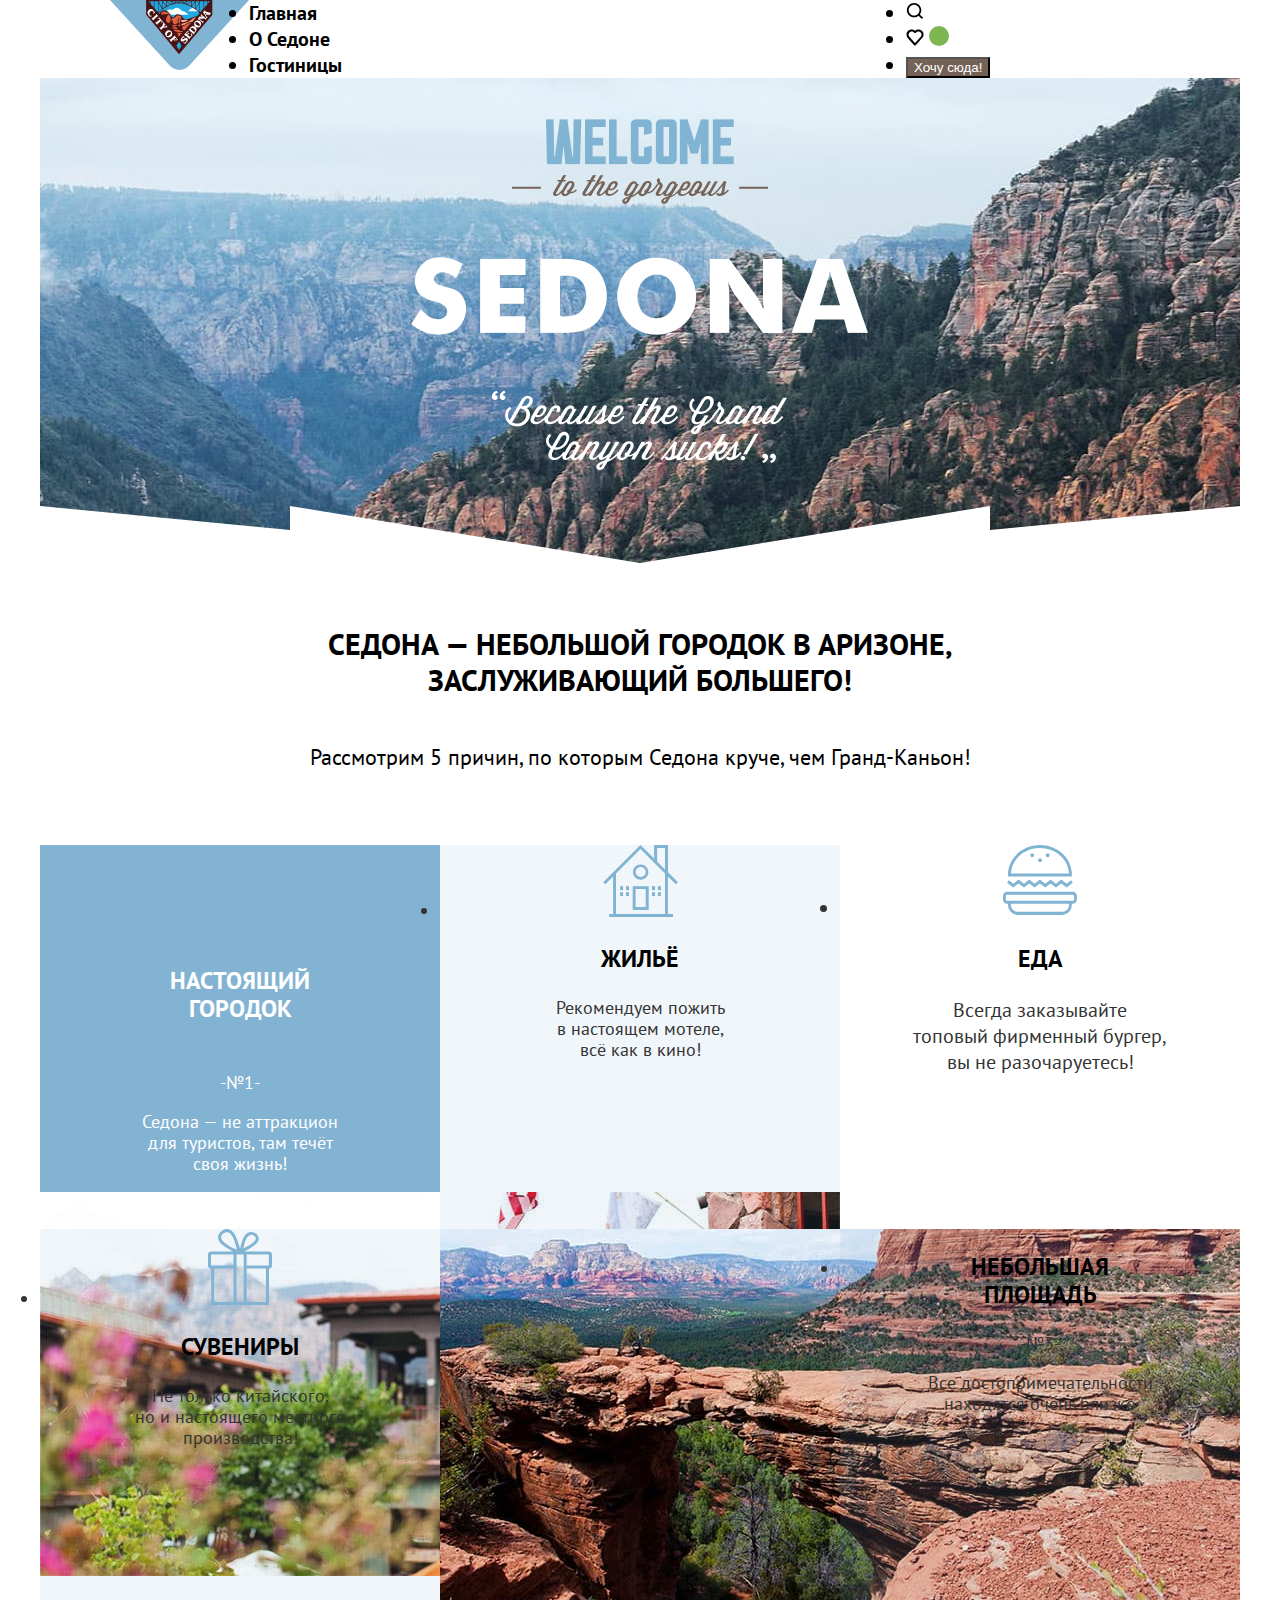
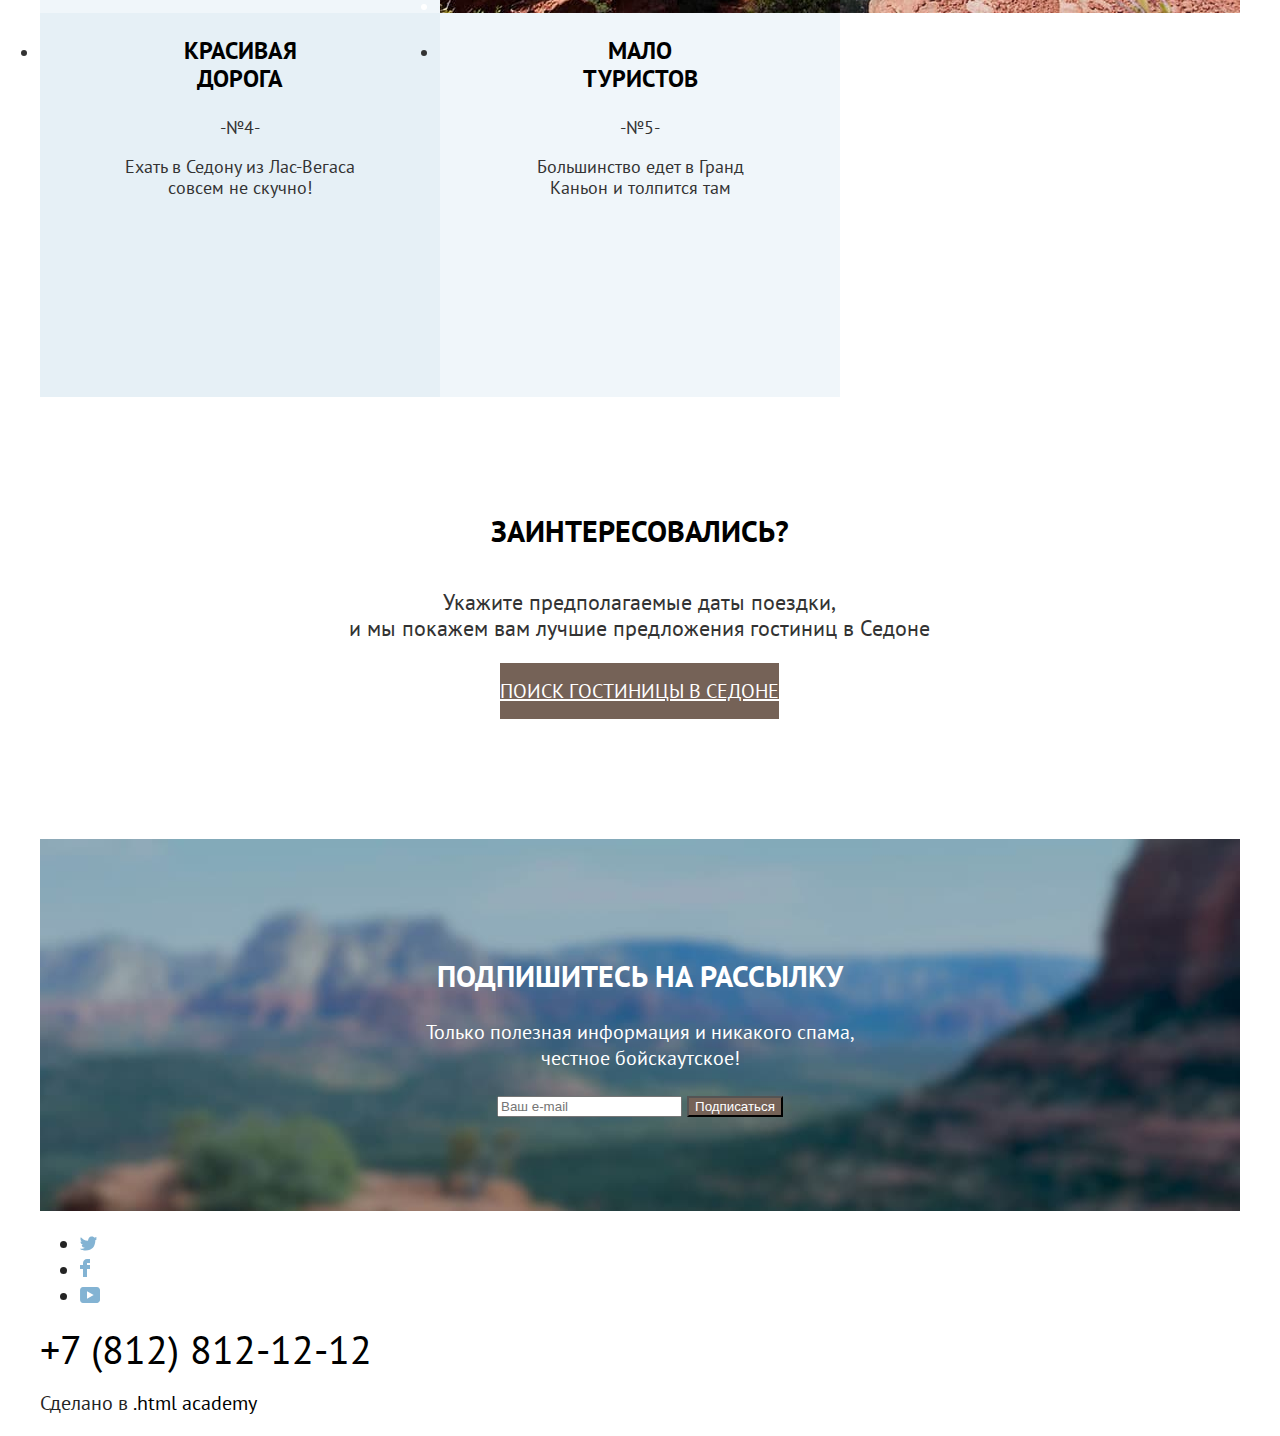
==== commit b86ca4cf: "flex corrections" ====
--- a/index.html
+++ b/index.html
@@ -1,148 +1,159 @@
 <!DOCTYPE html>
 <html lang="ru">
-  <head>
+
+<head>
     <meta charset="utf-8">
     <title>HTML Academy: Седона</title>
     <link rel="stylesheet" href="styles/styles.css">
-  </head>
-  <body>
+</head>
+
+<body>
     <header class="page-header">
-      <nav class="navigation">
-        <a class="navigation-logo" href="index.html">
-          <img class="page-header-logo" alt="Логотип Седоны" src="images/logo.svg" width="139" height="70">
-        </a>
-        <ul class="navigation-list">
-          <li class="navigation-item">
-            <a class="navigation-link" href="index.html">Главная</a>
-          </li>
-          <li class="navigation-item">
-            <a class="navigation-link" href="#">О Седоне</a>
-          </li>
-           <li class="navigation-item">
-            <a class="navigation-link" href="catalog.html">Гостиницы</a>
-          </li>
-        </ul>
-        <ul class="navigation-list navigation-user">
-          <li class="navigation-item">
-            <a class="navigation-link" href="#"></a>
-            <span class="visually-hidden">Поиск</span>
-            <img src="images/search.svg" alt="Поиск" width="18.05" height="18.1">
-          </li>
-          <li class="navigation-item">
-            <a class="navigation-link" href="#"></a>
-            <span class="visually-hidden">Избранное</span>
-            <img src="images/favorite.svg" alt="Избранное" width="18.05" height="17">
-            <img src="images/wish-added.svg" alt="Добавленное в избранное" width="20" height="20">
-          </li>
-          <li class="navigation-item">
-            <button class="button" type="submit">Хочу сюда!</button>
-          </li>
-        </ul>
-      </nav>
-      </header>
+        <nav class="navigation">
+            <a class="navigation-logo" href="index.html">
+                <img class="page-header-logo" alt="Логотип Седоны" src="images/logo.svg" width="139" height="70">
+            </a>
+            <ul class="navigation-list">
+                <li class="navigation-item">
+                    <a class="navigation-link" href="index.html">Главная</a>
+                </li>
+                <li class="navigation-item">
+                    <a class="navigation-link" href="#">О Седоне</a>
+                </li>
+                <li class="navigation-item">
+                    <a class="navigation-link" href="catalog.html">Гостиницы</a>
+                </li>
+            </ul>
+            <ul class="navigation-list navigation-user">
+                <li class="navigation-item">
+                    <a class="navigation-link" href="#"></a>
+                    <span class="visually-hidden">Поиск</span>
+                    <img src="images/search.svg" alt="Поиск" width="18.05" height="18.1">
+                </li>
+                <li class="navigation-item">
+                    <a class="navigation-link" href="#"></a>
+                    <span class="visually-hidden">Избранное</span>
+                    <img src="images/favorite.svg" alt="Избранное" width="18.05" height="17">
+                    <img src="images/wish-added.svg" alt="Добавленное в избранное" width="20" height="20">
+                </li>
+                <li class="navigation-item">
+                    <button class="button" type="submit">Хочу сюда!</button>
+                </li>
+            </ul>
+        </nav>
+    </header>
 
-<main class="main-index">
-  <div class="main-container">
-    <div class="welcome-pic">
-   <img class="background-main" alt="Фон из гор" src="images/background.jpg" width="1200" height="485">
-   <img class="welcome-sign" alt="Приветственная надпись" src="images/welcome.png" width="458" height="352">
-    <h1>Седона — небольшой городок в Аризоне, <br> заслуживающий большего!</h1>
-     <h2>Рассмотрим 5 причин, по которым Седона круче, чем Гранд-Каньон!</h2>
-    </div>
-     <div class="list">
-      <section class="advantages">
-        <ul class="advantages-list">
-        <li class="advantages-item-1">
-          <h3 class="advantages-title">Настоящий <br> городок</h3>
-          <span class="number">-№1-</span>
-          <p class="advantages-description">Седона — не аттракцион<br> для туристов, там течёт <br> своя жизнь!</p>
-          <img class="city" alt="Городок" src="images/city-1.jpg" width="800" height="384">
-        </li>
-        <li class="advantages-item-2">
-          <img class="advantage-picture" src="images/house.svg" alt="Жилье" width="75" height="72">
-          <h3 class="advantages-title">Жильё</h3>
-          <p class="advantages-description">Рекомендуем пожить <br> в настоящем мотеле, <br> всё как в кино!</p>
-        </li>
-        <li class="advantages-item-3">
-          <img class="advantage-picture" src="images/food.svg" alt="Еда" width="73.8" height="70">
-          <h3 class="advantages-title">Еда</h3>
-          <p class="advantages-description">Всегда заказывайте <br> топовый фирменный бургер, <br> вы не разочаруетесь!</p>
-        </li>
-        <li class="advantages-item-4">
-          <img class="advantage-picture" src="images/souvenir.svg" alt="Сувенир" width="64" height="75.95">
-          <h3 class="advantages-title">Сувениры</h3>
-          <p class="advantages-description">Не только китайского, <br> но и настоящего местного <br> производства!</p>
-        </li>
-        <li class="advantages-item-5">
-          <img class="city" alt="Городок" src="images/city-2.jpg" width="800" height="384">
-          <h3 class="advantages-title">Там есть <br> мост дьявола</h3>
-          <span class="number">-№2-</span>
-          <p class="advantages-description">Да, по нему можно пройти! <br> Если вы осмелитесь, <br> разумеется</p>
-          </li>
-          <li class="advantages-item-6">
-            <h3 class="advantages-title">Небольшая <br> площадь</h3>
-            <p class="number">-№3-</p>
-            <p class="advantages-description">Все достопримечательности <br> находятся очень близко</p>
-          </li>
-          <li class="advantages-item-7">
-            <h3 class="advantages-title">Красивая <br> дорога</h3>
-            <p class="number">-№4-</p>
-            <p class="advantages-description">Ехать в Седону из Лас-Вегаса <br> совсем не скучно!</p>
-          </li>
-          <li class="advantages-item-8">
-            <h3 class="advantages-title">Мало <br> туристов </h3>
-            <p class="number">-№5-</p>
-            <p class="advantages-description"> Большинство едет в Гранд <br> Каньон и толпится там</p>
-          </li>
-      </ul>
-  </section>
+    <main class="main-index">
+        <div class="main-container">
+            <div class="welcome">
+                <img class="background-main" alt="Фон из гор" src="images/background.jpg">
+                <img class="welcome-sign" alt="Приветственная надпись" src="images/welcome.png">
+                <img class="divider" alt="Разделитель" src="images/divider.png">
+            </div>
+            <div class="about">
+                <h1 class="sedona">Седона — небольшой городок в Аризоне, <br> заслуживающий большего!</h1>
+                <h2 class="reason">Рассмотрим 5 причин, по которым Седона круче, чем Гранд-Каньон!</h2>
+            </div>
 
-  <section class="hotel-search">
-    <h2 class="search-question">Заинтересовались?</h2>
-    <p class="search">Укажите предполагаемые даты поездки, <br> и мы покажем вам лучшие предложения гостиниц в Седоне </p>
-    <a class="button button-all" href="catalog.html">ПОИСК ГОСТИНИЦЫ В  СЕДОНЕ</a>
-  </section>
-</main>
-<section class="subscribe">
-  <h2 class="subscribe-email">Подпишитесь на рассылку</h2>
-  <p>Только полезная информация и никакого спама, <br> честное бойскаутское!</p>
-  <label for="newsletter-email"></label>
-  <input class="field"  placeholder="Ваш e-mail" type="email" name="newsletter-email" id="newsletter-email">
-  <button class="button" type="submit">Подписаться</button>
-</section>
-</div>
+            <section class="advantages">
+                <div class="list">
+                    <ul class="advantages-list">
+                        <li class="advantages-item-1">
+                            <h3 class="advantages-title">Настоящий <br> городок</h3>
+                            <span class="number">-№1-</span>
+                            <p class="advantages-description">Седона — не аттракцион<br> для туристов, там течёт <br> своя жизнь!</p>
+                            <img class="city" alt="Городок" src="images/city-1.jpg" width="800" height="384">
+                        </li>
+                        <li class="advantages-item-2">
+                            <img class="advantage-picture" src="images/house.svg" alt="Жилье" width="75" height="72">
+                            <h3 class="advantages-title">Жильё</h3>
+                            <p class="advantages-description">Рекомендуем пожить <br> в настоящем мотеле, <br> всё как в кино!</p>
+                        </li>
+                        <li class="advantages-item-3">
+                            <img class="advantage-picture" src="images/food.svg" alt="Еда" width="73.8" height="70">
+                            <h3 class="advantages-title">Еда</h3>
+                            <p class="advantages-description">Всегда заказывайте <br> топовый фирменный бургер, <br> вы не разочаруетесь!</p>
+                        </li>
+                        <li class="advantages-item-4">
+                            <img class="advantage-picture" src="images/souvenir.svg" alt="Сувенир" width="64" height="75.95">
+                            <h3 class="advantages-title">Сувениры</h3>
+                            <p class="advantages-description">Не только китайского, <br> но и настоящего местного <br> производства!</p>
+                        </li>
+                        <li class="advantages-item-5">
+                            <img class="city" alt="Городок" src="images/city-2.jpg" width="800" height="384">
+                            <h3 class="advantages-title">Там есть <br> мост дьявола</h3>
+                            <span class="number">-№2-</span>
+                            <p class="advantages-description">Да, по нему можно пройти! <br> Если вы осмелитесь, <br> разумеется</p>
+                        </li>
+                        <li class="advantages-item-6">
+                            <h3 class="advantages-title">Небольшая <br> площадь</h3>
+                            <p class="number">-№3-</p>
+                            <p class="advantages-description">Все достопримечательности <br> находятся очень близко</p>
+                        </li>
+                        <li class="advantages-item-7">
+                            <h3 class="advantages-title">Красивая <br> дорога</h3>
+                            <p class="number">-№4-</p>
+                            <p class="advantages-description">Ехать в Седону из Лас-Вегаса <br> совсем не скучно!</p>
+                        </li>
+                        <li class="advantages-item-8">
+                            <h3 class="advantages-title">Мало <br> туристов </h3>
+                            <p class="number">-№5-</p>
+                            <p class="advantages-description"> Большинство едет в Гранд <br> Каньон и толпится там</p>
+                        </li>
+                    </ul>
+                </div>
+            </section>
 
-  <footer class="page-footer">
-    <div class="page-footer-container">
-     <section class="footer-social">
-      <ul class="footer-social-list">
-          <li class="footer-social-item">
-            <a class="button social" href="#">
-              <span class="visually-hidden">Твиттер</span>
-              <img src="images/twitter.svg" alt="Твиттер" width="17" height="14.96" class="social-icon">
-            </a>
-          </li>
-          <li class="footer-social-item">
-            <a class="button social" href="#">
-              <span class="visually-hidden">Фейсбук</span>
-              <img src="images/facebook.svg" alt="Фейсбук" width="10" height="18" class="social-icon">
-            </a>
-          </li>
-          <li class="footer-social-item">
-            <a class="button social" href="#">
-              <span class="visually-hidden">Ютуб</span>
-              <img src="images/youtube.svg" alt="Ютуб" width="20.1" height="16" class="social-icon">
-            </a>
-          </li>
-        </ul>
-        <div class="phone-html">
-        <a class="address-phone" href="tel:+78005558628">+7 (812) 812-12-12</a>
-      <p class="about-text">Сделано в <a class="htmlacademy-link" href="https://htmlacademy.ru/">.html academy</a></p>
-     </div>
-   </section>
-  </footer>
-</div>
+            <section class="interest">
+                <div class="hotel-search">
+                    <h2 class="search-question">Заинтересовались?</h2>
+                    <p class="search">Укажите предполагаемые даты поездки, <br> и мы покажем вам лучшие предложения гостиниц в Седоне </p>
+                    <a class="button button-all button-search" href="catalog.html">ПОИСК ГОСТИНИЦЫ В  СЕДОНЕ</a>
+                </div>
+            </section>
+    </main>
+
+    <section class="subscribe">
+        <h2 class="subscribe-title">Подпишитесь на рассылку</h2>
+        <p>Только полезная информация и никакого спама, <br> честное бойскаутское!</p>
+        <label for="newsletter-email"></label>
+        <input class="field" placeholder="Ваш e-mail" type="email" name="newsletter-email" id="newsletter-email">
+        <button class="button" type="submit">Подписаться</button>
+    </section>
 
 
-  </body>
+    <footer class="page-footer">
+        <div class="page-footer-container">
+            <section class="footer-social">
+                <ul class="footer-social-list">
+                    <li class="footer-social-item">
+                        <a class="button social" href="#">
+                            <span class="visually-hidden">Твиттер</span>
+                            <img src="images/twitter.svg" alt="Твиттер" width="17" height="14.96" class="social-icon">
+                        </a>
+                    </li>
+                    <li class="footer-social-item">
+                        <a class="button social" href="#">
+                            <span class="visually-hidden">Фейсбук</span>
+                            <img src="images/facebook.svg" alt="Фейсбук" width="10" height="18" class="social-icon">
+                        </a>
+                    </li>
+                    <li class="footer-social-item">
+                        <a class="button social" href="#">
+                            <span class="visually-hidden">Ютуб</span>
+                            <img src="images/youtube.svg" alt="Ютуб" width="20.1" height="16" class="social-icon">
+                        </a>
+                    </li>
+                </ul>
+                <div class="phone-html">
+                    <a class="address-phone" href="tel:+78005558628">+7 (812) 812-12-12</a>
+                    <p class="about-text">Сделано в <a class="htmlacademy-link" href="https://htmlacademy.ru/">.html academy</a></p>
+                </div>
+            </section>
+    </footer>
+    </div>
+
+
+</body>
+
 </html>
--- a/styles/styles.css
+++ b/styles/styles.css
@@ -1,171 +1,259 @@
 @font-face {
-  font-family: "PT Sans";
-  font-style: normal;
-  font-weight: 400;
-  src: url("../fonts/ptsans-400.woff2") format("woff2");
-  font-display: swap;
-}
-
+    font-family: "PT Sans";
+    font-style: normal;
+    font-weight: 400;
+    src: url("../fonts/ptsans-400.woff2") format("woff2");
+    font-display: swap;
+}
 
 @font-face {
-  font-family: "PT Sans";
-  font-style: normal;
-  font-weight: 700;
-  src: url("../fonts/ptsans-700.woff2") format("woff2");
-  font-display: swap;
+    font-family: "PT Sans";
+    font-style: normal;
+    font-weight: 700;
+    src: url("../fonts/ptsans-700.woff2") format("woff2");
+    font-display: swap;
 }
 
 body {
-font-family: "PT Sans", sans-serif;
-font-size: 20px;
-line-height: 26px;
-color: #000000;
-background-color: #FFFFFF;
-width: 1200px;
-margin: 0 auto;
-padding: 0 auto;
+    font-family: "PT Sans", sans-serif;
+    font-size: 20px;
+    line-height: 26px;
+    color: #000000;
+    background-color: #FFFFFF;
+    width: 1200px;
+    margin: 0 auto;
+    padding: 0 auto;
 }
 
 .page-header {
-  color: #000000;
-  background: #FFFFFF;
+    color: #000000;
+    background: #FFFFFF;
 }
 
 .navigation {
-display: flex;
-width: 1060px;
-margin: 0 auto;
+    display: flex;
+    width: 1060px;
+    margin: 0 auto;
 }
 
 .navigation-list {
-  width: 345px;
-  margin: 0;
-  padding: 0;
-}
+    width: 345px;
+    margin: 0;
+    padding: 0;
+}
+
 .navigation-user {
-  max-width: 264px;
-  margin-left: auto;
+    max-width: 264px;
+    margin-left: auto;
 }
 
 .navigation-link {
-  font-family: "PT Sans", sans-serif;
-  font-weight: bold;
-  text-align: center;
-  color: inherit;
-  text-decoration: none;
-}
-.page-container {
-  width: 1200px;
-  margin: 0 auto;
-}
-
-.welcome-pic {
-  background-image: url("../images/background.jpg");
-  background-image: url("../images/welcome.png");
-  background-repeat: no-repeat;
+    font-family: "PT Sans", sans-serif;
+    font-weight: bold;
+    text-align: center;
+    color: inherit;
+    text-decoration: none;
+}
+
+.main-container {
+    width: 1200px;
+    margin: 0 auto;
+}
+
+.welcome {
+    background-image: url("../images/background.jpg");
+    background-image: url("../images/welcome.png");
+    background-image: url("../images/divider.png");
+    background-repeat: no-repeat;
+    margin: 0;
+    height: 485px;
+}
+
+.about {
+    width: 1200px;
+    height: 282px;
+    margin: 0;
+}
+
+.background-main {
+    width: 1200px;
+    height: 485px;
+}
+
+.welcome-sign {
+    width: 458px;
+    height: 352px;
+    position: relative;
+    left: 0px;
+    top: -450px;
+    padding-top: 51px;
+    padding-bottom: 81px;
+    margin-left: 371px;
+    margin-right: 371px;
+    padding: 0px;
+}
+
+.divider {
+    height: 57px;
+    position: relative;
+    left: 0px;
+    right: 0%;
+    top: -421px;
+    bottom: 0%;
+    margin: 0;
+}
+
+.sedona {
+    text-transform: uppercase;
+    font-style: normal;
+    font-weight: bold;
+    font-size: 30px;
+    line-height: 36px;
+    padding-top: 63px;
+    padding-bottom: 23px;
+    margin: 0;
+}
+
+.reason {
+    font-style: normal;
+    font-weight: normal;
+    font-size: 22px;
+    line-height: 36px;
+    padding-bottom: 79px;
 }
 
 .main-index {
-  color: #000000;
-  background-color: #FFFFFF;
-  text-align: center;
+    color: #000000;
+    background-color: #FFFFFF;
+    text-align: center;
 }
 
 .advantages-list {
-  display: flex;
-  flex-wrap: wrap;
-  color: #333333;
-  margin: 0;
-  padding: 0;
+    display: flex;
+    flex-wrap: wrap;
+    color: #333333;
+    margin: 0;
+    padding: 0;
 }
 
 .advantages-title {
-  font-family: "PT Sans", sans-serif;
-  font-size: 24px;
-  line-height: 28px;
-  text-transform: uppercase;
-  color: black;
+    font-family: "PT Sans", sans-serif;
+    font-size: 24px;
+    line-height: 28px;
+    text-transform: uppercase;
+    color: black;
+}
+
+.advantages-item-1 .advantages-title,
+.advantages-item-5 .advantages-title {
+    color: #FFFFFF;
+    padding-top: 98px;
+    padding-bottom: 25px;
 }
 
 .advantages-item-1,
 .advantages-item-5 {
-  font-size: 18px;
-  line-height: 21px;
-  background-color: #83B3D3;
-  color: #FFFFFF;
-  width: 400px;
-
-}
+    font-size: 18px;
+    line-height: 21px;
+    background-color: #83B3D3;
+    color: #FFFFFF;
+    width: 400px;
+    height: 384px;
+}
+
 .city:nth-child(1) {
-background-image: url("/images/city-1.jpg");
-width: 800px;
+    background-image: url("/images/city-1.jpg");
+    width: 800px;
+    height: 384px;
 }
 
 .city:nth-child(2) {
-  background-image: url("/images/city-2.jpg");
-  width: 800px;
-  }
+    background-image: url("/images/city-2.jpg");
+    width: 800px;
+    height: 384px;
+}
 
 .advantages-item-2,
 .advantages-item-4,
 .advantages-item-6,
 .advantages-item-8 {
-  font-size: 18px;
-  line-height: 21px;
-  background-color: rgba(131, 179, 211, 0.12);
-  width: 400px;
+    font-size: 18px;
+    line-height: 21px;
+    background-color: rgba(131, 179, 211, 0.12);
+    width: 400px;
+    height: 384px;
 }
 
 .advantages-item-7 {
-  font-size: 18px;
-  line-height: 21px;
-  background-color: rgba(131, 179, 211, 0.2);
-  width: 400px;
+    font-size: 18px;
+    line-height: 21px;
+    background-color: rgba(131, 179, 211, 0.2);
+    width: 400px;
+    height: 384px;
 }
 
 .advantages-item-3 {
-  width: 400px;
+    width: 400px;
+    height: 384px;
 }
 
 .button {
-  background-color: #756257;
-  color:#FFFFFF;
-
-}
+    background-color: #756257;
+    color: #FFFFFF;
+}
+
 .blue {
-  background: #83B3D3;
-}
-
+    background: #83B3D3;
+}
 
 .hotel-search {
-text-align: center;
+    margin-left: 71px;
+    width: 1057px;
+    height: 417px;
 }
 
 .search-question {
-  color: #000000;
-  font-size: 30px;
-  line-height: 36px;
+    color: #000000;
+    font-size: 30px;
+    line-height: 36px;
+    padding-top: 91px;
+    text-transform: uppercase;
+    font-style: normal;
+    font-weight: bold;
 }
 
 .search {
-  color: #333333;
-  font-size: 22px;
-  line-height: 26px;
+    color: #333333;
+    font-size: 22px;
+    line-height: 26px;
+    padding-top: 15px;
+    padding-bottom: 15px;
+}
+
+.button-search {
+    width: 575px;
+    height: 60px;
+    padding-top: 15px;
+    padding-bottom: 15px;
 }
 
 .subscribe {
-text-align: center;
-color: #FFFFFF;
-background-image: url("../images/background-subscribe.jpg");
-background-size: 100% auto;
-background-repeat: no-repeat;
+    text-align: center;
+    color: #FFFFFF;
+    background-image: url("../images/background-subscribe.jpg");
+    background-size: 100% auto;
+    background-repeat: no-repeat;
+    padding-top: 94px;
+    padding-bottom: 94px;
 }
 
 .subscribe-title {
-  font-size: 30px;
-  line-height: 36px;
-  text-transform: uppercase;
-  }
+    font-style: normal;
+    font-weight: bold;
+    font-size: 30px;
+    line-height: 36px;
+    text-transform: uppercase;
+}
 
 .subscribe-text {
     font-size: 22px;
@@ -173,131 +261,137 @@
 }
 
 .page-footer-container {
-background-color: #FFFFFF;
-color: #242424;
-display: flex;
-width: 1200px;
-margin: 0 auto;
-padding: 0;
+    background-color: #FFFFFF;
+    color: #242424;
+    display: flex;
+    width: 1200px;
+    margin: 0 auto;
+    padding: 0;
 }
 
 .page-footer a {
-  color: #000000;
-  text-decoration: none;
-}
-
+    color: #000000;
+    text-decoration: none;
+}
 
 .social {
-  background: #FFFFFF;
-  width: 107px;
+    background: #FFFFFF;
+    width: 107px;
 }
 
 .address-phone {
-  font-size: 40px;
-  line-height: 40px;
-  text-decoration: none;
-  text-transform: uppercase;
-  color: #000000;
-  width: 720px;
-
+    font-size: 40px;
+    line-height: 40px;
+    text-decoration: none;
+    text-transform: uppercase;
+    color: #000000;
+    width: 720px;
 }
 
 .sorting-container {
-  background-image: url("../images/background-catalogue.jpg");
-  color:#FFFFFF;
-  background-size: 100% auto;
-  background-repeat: no-repeat;
-  width: 1200px;
-  margin: 0 auto;
+    display: flex;
+    background-image: url("../images/background-catalogue.jpg");
+    color: #FFFFFF;
+    background-size: 100% auto;
+    background-repeat: no-repeat;
+    width: 1200px;
+    margin: 0 auto;
 }
 
 .visually-hidden {
-  display: none;
+    display: none;
 }
 
 .hotel-filter {
-  display: flex;
-  width: 1200px;
-  width: 220px;
-  margin-right: 20px;
+    width: 1200px;
+    width: 220px;
+    margin-right: 20px;
 }
 
 .background-cat {
-  width: 1200px;
+    width: 1200px;
 }
 
 .catalog-header {
-  background-color: lightgray;
-  color:#FFFFFF;
+    background-color: lightgray;
+    color: #FFFFFF;
 }
 
 .catalog-header-title {
-  font-size: 60px;
-  line-height: 78px;
-  width: 528px;
+    font-size: 60px;
+    line-height: 78px;
+    width: 528px;
+    margin: 0;
+    padding: 0;
 }
 
 .catalog-filter-title {
-  font-size: 20px;
- line-height: 26px;
+    font-size: 20px;
+    line-height: 26px;
 }
 
 .control {
-  font-size: 18px;
-  line-height: 23px;
-}
-
-.hotels {
-  display: flex;
-  width: 1058px;
-  margin: 0;
-  padding: 0;
+    font-size: 18px;
+    line-height: 23px;
+}
+
+.hotel-list {
+    display: flex;
+    flex-wrap: wrap;
+    width: 1200px;
+    margin: 0;
+    padding: 0;
 }
 
 .hotel-card {
-  width: 339px;
+    width: 339px;
+    height: 438px;
+    padding: 20px;
+    outline: 1px solid red;
+    margin: 10px;
 }
 
 .hotel-card-title {
-  font-size: 24px;
-  line-height: 31px;
+    font-size: 24px;
+    line-height: 31px;
 }
 
 .hotel-card-type,
 .hotel-card-price {
-  font-size: 18px;
-  line-height: 23px;
+    font-size: 18px;
+    line-height: 23px;
+    justify-content: space-between;
 }
 
 .pagination {
-  background-color: #ffffff;
+    background-color: #ffffff;
 }
 
 .pagination-link {
-  color: #ffffff;
-  background-color: #83B3D3;
-  text-decoration: none;
-  font-size: 20px;
-  line-height: 26px;
+    color: #ffffff;
+    background-color: #83B3D3;
+    text-decoration: none;
+    font-size: 20px;
+    line-height: 26px;
 }
 
 .pagination-current {
-  color: #000000;
-  background-color: #F2F2F2;
+    color: #000000;
+    background-color: #F2F2F2;
 }
 
 .pagination-show-more {
-  background-color: #83B3D3;
+    background-color: #83B3D3;
 }
 
 .hotel-card-button {
-  background-color: #83B3D3;
+    background-color: #83B3D3;
 }
 
 .hotel-card-detail {
-  background-color: #756257;
-}
-
-.breadcrumbs-link {
-color: #000000;
-}
+    background-color: #756257;
+}
+
+.breadcrumbs-link a {
+    color: inherit;
+}
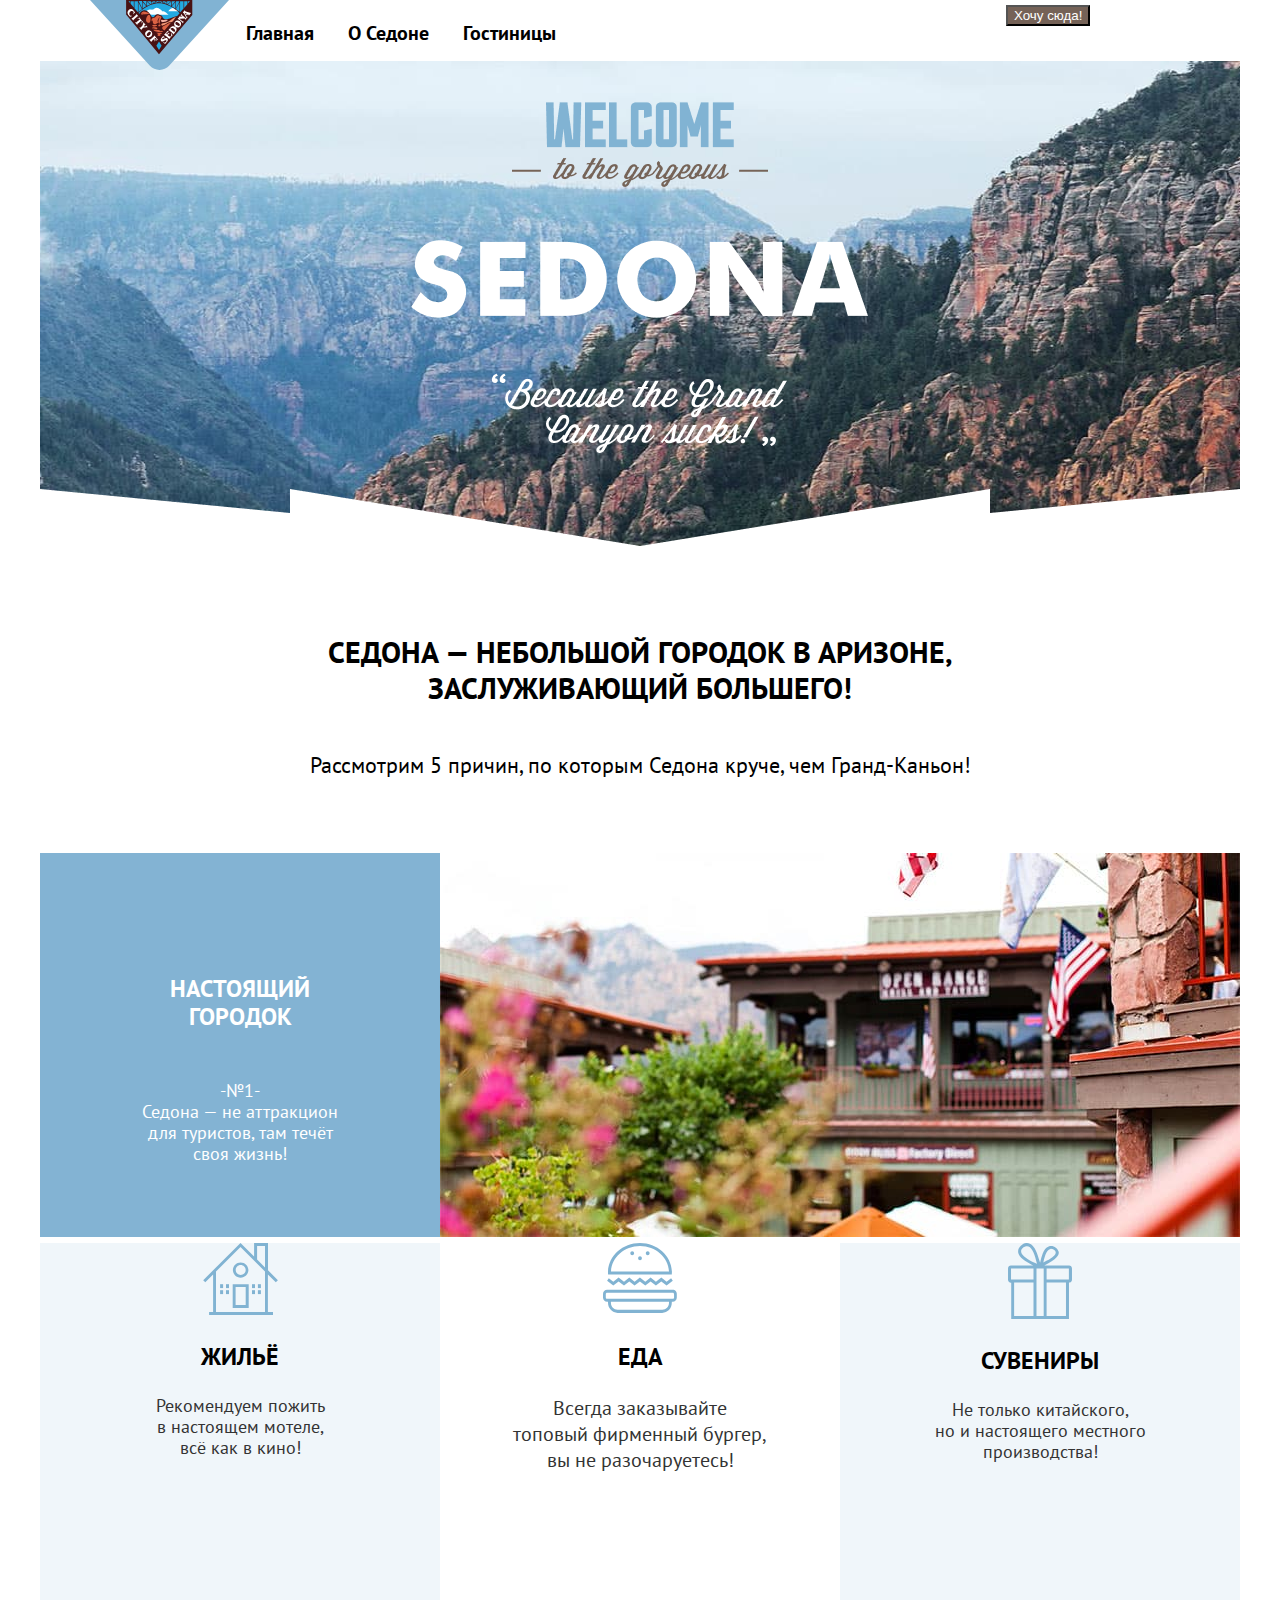
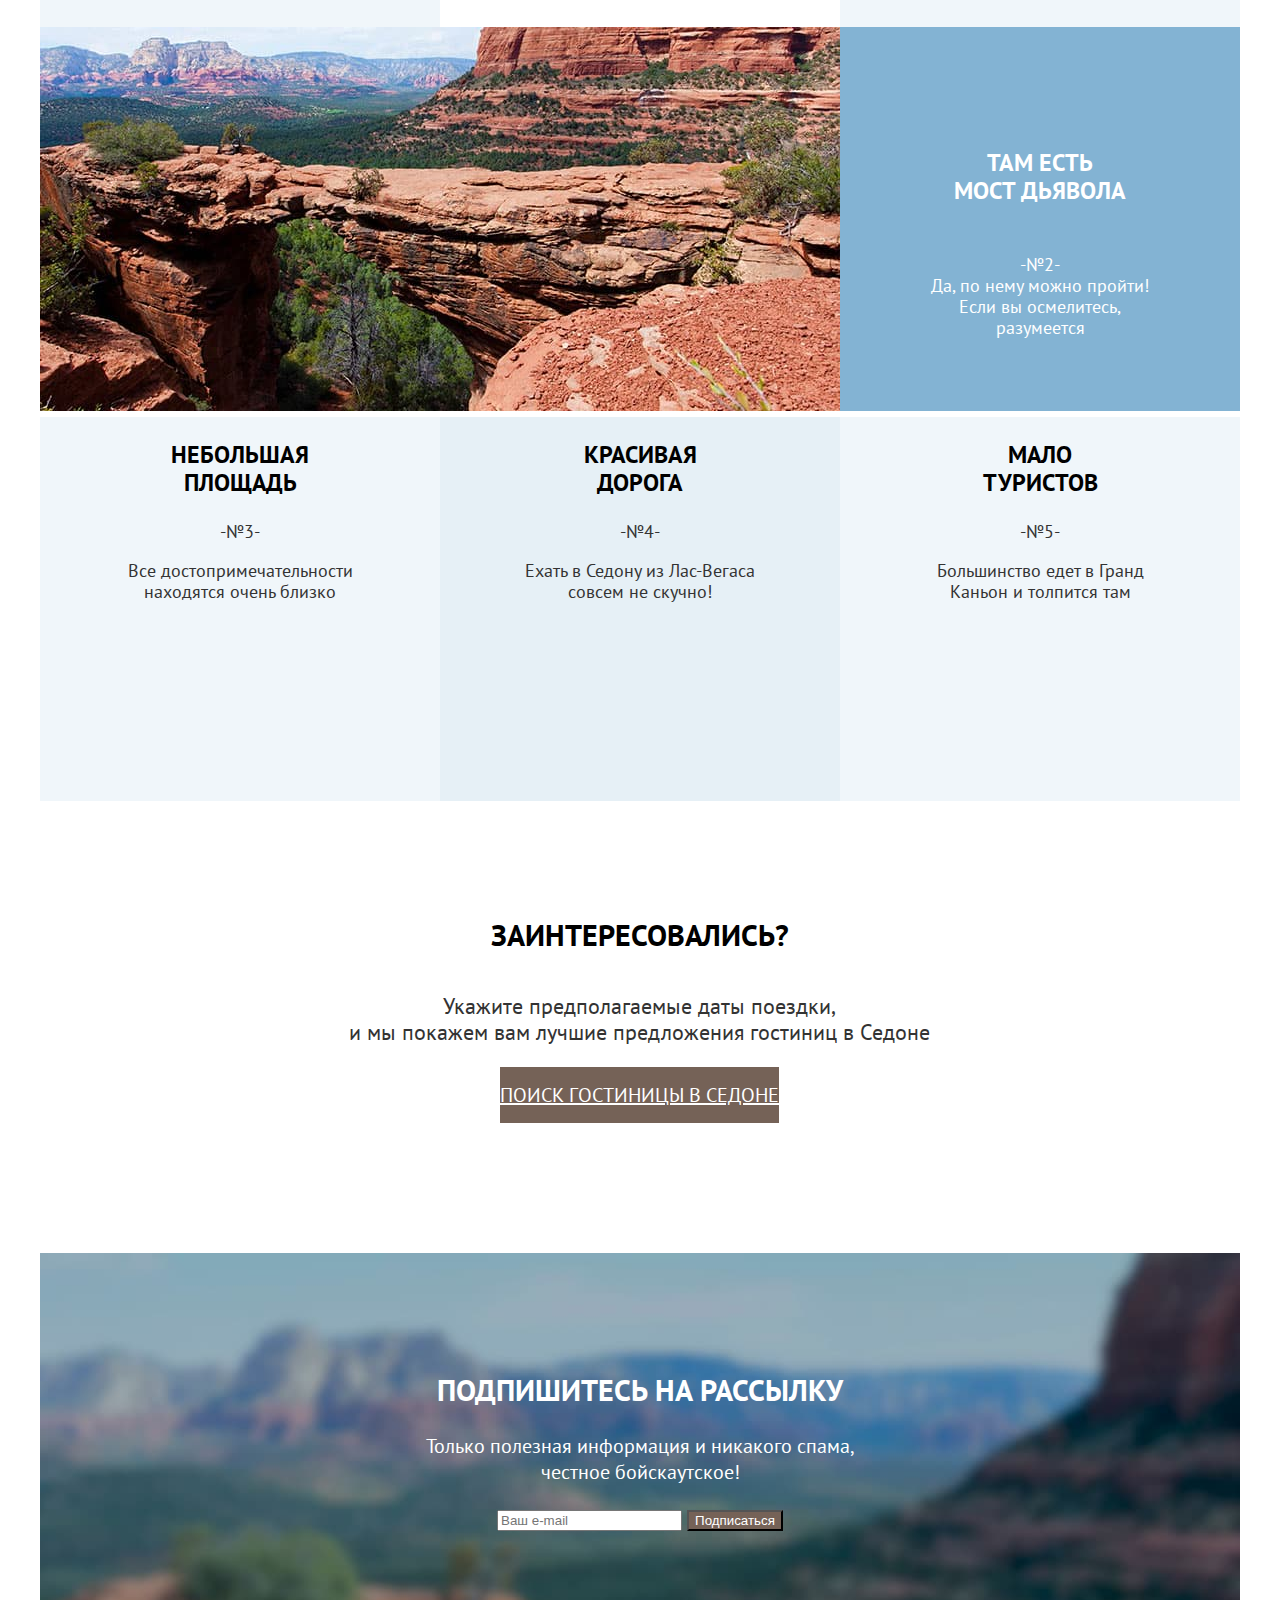
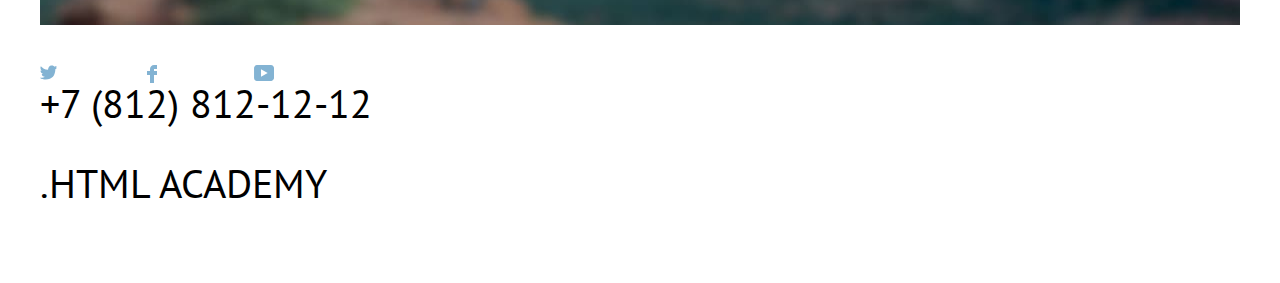
==== commit 209cdded: "Merge pull request #7 from Revoltesse/master" ====
--- a/index.html
+++ b/index.html
@@ -10,40 +10,42 @@
 <body>
     <header class="page-header">
         <nav class="navigation">
-            <a class="navigation-logo" href="index.html">
+            <div class="logo">
                 <img class="page-header-logo" alt="Логотип Седоны" src="images/logo.svg" width="139" height="70">
-            </a>
-            <ul class="navigation-list">
-                <li class="navigation-item">
-                    <a class="navigation-link" href="index.html">Главная</a>
-                </li>
-                <li class="navigation-item">
-                    <a class="navigation-link" href="#">О Седоне</a>
-                </li>
-                <li class="navigation-item">
-                    <a class="navigation-link" href="catalog.html">Гостиницы</a>
-                </li>
-            </ul>
-            <ul class="navigation-list navigation-user">
-                <li class="navigation-item">
-                    <a class="navigation-link" href="#"></a>
-                    <span class="visually-hidden">Поиск</span>
-                    <img src="images/search.svg" alt="Поиск" width="18.05" height="18.1">
-                </li>
-                <li class="navigation-item">
-                    <a class="navigation-link" href="#"></a>
-                    <span class="visually-hidden">Избранное</span>
-                    <img src="images/favorite.svg" alt="Избранное" width="18.05" height="17">
-                    <img src="images/wish-added.svg" alt="Добавленное в избранное" width="20" height="20">
-                </li>
-                <li class="navigation-item">
-                    <button class="button" type="submit">Хочу сюда!</button>
-                </li>
-            </ul>
+            </div>
+            <div class="navigation-list">
+                <ul class="navigation-list">
+                    <li class="navigation-item">
+                        <a class="navigation-link" href="index.html">Главная</a>
+                    </li>
+                    <li class="navigation-item">
+                        <a class="navigation-link" href="#">О Седоне</a>
+                    </li>
+                    <li class="navigation-item">
+                        <a class="navigation-link" href="catalog.html">Гостиницы</a>
+                    </li>
+                </ul>
+            </div>
+            <div class="navigation-user">
+                <ul class="navigation-list navigation-user">
+                    <li class="navigation-item">
+                        <a class="navigation-link" href="#"></a>
+                        <span class="visually-hidden">Поиск</span>
+                    </li>
+                    <li class="navigation-item">
+                        <a class="navigation-link" href="#"></a>
+                        <span class="visually-hidden">Избранное</span>
+
+                    </li>
+                    <li class="navigation-item">
+                        <button class="button" type="submit">Хочу сюда!</button>
+                    </li>
+                </ul>
+            </div>
         </nav>
     </header>
 
-    <main class="main-index">
+    <main class="main-index main-cont">
         <div class="main-container">
             <div class="welcome">
                 <img class="background-main" alt="Фон из гор" src="images/background.jpg">
@@ -62,7 +64,9 @@
                             <h3 class="advantages-title">Настоящий <br> городок</h3>
                             <span class="number">-№1-</span>
                             <p class="advantages-description">Седона — не аттракцион<br> для туристов, там течёт <br> своя жизнь!</p>
-                            <img class="city" alt="Городок" src="images/city-1.jpg" width="800" height="384">
+                        </li>
+                        <li class="advantages-pic-1">
+                            <img class="city" alt="Настоящий городок" src="images/city-1.jpg">
                         </li>
                         <li class="advantages-item-2">
                             <img class="advantage-picture" src="images/house.svg" alt="Жилье" width="75" height="72">
@@ -79,8 +83,12 @@
                             <h3 class="advantages-title">Сувениры</h3>
                             <p class="advantages-description">Не только китайского, <br> но и настоящего местного <br> производства!</p>
                         </li>
+                        <li class="advantages-pic-1">
+                            <img class="city" alt="Настоящий городок" src="images/city-2.jpg">
+                        </li>
                         <li class="advantages-item-5">
-                            <img class="city" alt="Городок" src="images/city-2.jpg" width="800" height="384">
+                            <div class="advantages-img">
+                            </div>
                             <h3 class="advantages-title">Там есть <br> мост дьявола</h3>
                             <span class="number">-№2-</span>
                             <p class="advantages-description">Да, по нему можно пройти! <br> Если вы осмелитесь, <br> разумеется</p>
@@ -113,6 +121,7 @@
             </section>
     </main>
 
+
     <section class="subscribe">
         <h2 class="subscribe-title">Подпишитесь на рассылку</h2>
         <p>Только полезная информация и никакого спама, <br> честное бойскаутское!</p>
@@ -125,33 +134,37 @@
     <footer class="page-footer">
         <div class="page-footer-container">
             <section class="footer-social">
-                <ul class="footer-social-list">
-                    <li class="footer-social-item">
-                        <a class="button social" href="#">
-                            <span class="visually-hidden">Твиттер</span>
-                            <img src="images/twitter.svg" alt="Твиттер" width="17" height="14.96" class="social-icon">
-                        </a>
-                    </li>
-                    <li class="footer-social-item">
-                        <a class="button social" href="#">
-                            <span class="visually-hidden">Фейсбук</span>
-                            <img src="images/facebook.svg" alt="Фейсбук" width="10" height="18" class="social-icon">
-                        </a>
-                    </li>
-                    <li class="footer-social-item">
-                        <a class="button social" href="#">
-                            <span class="visually-hidden">Ютуб</span>
-                            <img src="images/youtube.svg" alt="Ютуб" width="20.1" height="16" class="social-icon">
-                        </a>
-                    </li>
-                </ul>
-                <div class="phone-html">
+                <div class="social-list">
+                    <ul class="footer-social-list">
+                        <li class="footer-social-item">
+                            <a class="button social" href="#">
+                                <span class="visually-hidden">Твиттер</span>
+                                <img src="images/twitter.svg" alt="Твиттер" width="17" height="14.96" class="social-icon">
+                            </a>
+                        </li>
+                        <li class="footer-social-item">
+                            <a class="button social" href="#">
+                                <span class="visually-hidden">Фейсбук</span>
+                                <img src="images/facebook.svg" alt="Фейсбук" width="10" height="18" class="social-icon">
+                            </a>
+                        </li>
+                        <li class="footer-social-item">
+                            <a class="button social" href="#">
+                                <span class="visually-hidden">Ютуб</span>
+                                <img src="images/youtube.svg" alt="Ютуб" width="20.1" height="16" class="social-icon">
+                            </a>
+                        </li>
+                    </ul>
+                </div>
+                <div class="address">
                     <a class="address-phone" href="tel:+78005558628">+7 (812) 812-12-12</a>
-                    <p class="about-text">Сделано в <a class="htmlacademy-link" href="https://htmlacademy.ru/">.html academy</a></p>
+                    <p class="about-text"><a class="htmlacademy-link" href="https://htmlacademy.ru/">.html academy</a></p>
                 </div>
-            </section>
+        </div>
+        </section>
+        </div>
     </footer>
-    </div>
+
 
 
 </body>
--- a/styles/styles.css
+++ b/styles/styles.css
@@ -14,7 +14,14 @@
     font-display: swap;
 }
 
+html {
+    height: 100%;
+}
+
 body {
+    display: flex;
+    flex-direction: column;
+    min-height: 100%;
     font-family: "PT Sans", sans-serif;
     font-size: 20px;
     line-height: 26px;
@@ -37,9 +44,18 @@
 }
 
 .navigation-list {
+    display: flex;
+    flex-wrap: wrap;
+    justify-content: flex-start;
     width: 345px;
     margin: 0;
     padding: 0;
+    list-style-type: none;
+}
+
+.navigation-user .navigation-link {
+    min-width: 16px;
+    min-height: 22px;
 }
 
 .navigation-user {
@@ -48,16 +64,25 @@
 }
 
 .navigation-link {
+    display: block;
     font-family: "PT Sans", sans-serif;
     font-weight: bold;
-    text-align: center;
     color: inherit;
     text-decoration: none;
+    display: flex;
+    padding: 20px 17px;
 }
 
 .main-container {
-    width: 1200px;
-    margin: 0 auto;
+    flex-grow: 1;
+    width: 1200px;
+    padding-top: 10px;
+    padding-bottom: 10px;
+}
+
+.logo {
+    margin-left: -20px;
+    z-index: 2;
 }
 
 .welcome {
@@ -69,15 +94,11 @@
     height: 485px;
 }
 
-.about {
-    width: 1200px;
-    height: 282px;
-    margin: 0;
-}
-
 .background-main {
     width: 1200px;
     height: 485px;
+    margin-top: -25px;
+    z-index: 1;
 }
 
 .welcome-sign {
@@ -103,6 +124,12 @@
     margin: 0;
 }
 
+.about {
+    width: 1200px;
+    height: 282px;
+    margin: 0px;
+}
+
 .sedona {
     text-transform: uppercase;
     font-style: normal;
@@ -134,6 +161,12 @@
     color: #333333;
     margin: 0;
     padding: 0;
+    list-style-type: none;
+}
+
+.advantages-img {
+    display: block;
+    width: 800px;
 }
 
 .advantages-title {
@@ -142,6 +175,15 @@
     line-height: 28px;
     text-transform: uppercase;
     color: black;
+}
+
+.advantages-description {
+    margin: 0;
+}
+
+.city {
+    width: 800px;
+    height: 384px;
 }
 
 .advantages-item-1 .advantages-title,
@@ -158,18 +200,6 @@
     background-color: #83B3D3;
     color: #FFFFFF;
     width: 400px;
-    height: 384px;
-}
-
-.city:nth-child(1) {
-    background-image: url("/images/city-1.jpg");
-    width: 800px;
-    height: 384px;
-}
-
-.city:nth-child(2) {
-    background-image: url("/images/city-2.jpg");
-    width: 800px;
     height: 384px;
 }
 
@@ -261,12 +291,14 @@
 }
 
 .page-footer-container {
+    display: flex;
     background-color: #FFFFFF;
     color: #242424;
     display: flex;
     width: 1200px;
     margin: 0 auto;
     padding: 0;
+    padding: 40px 0;
 }
 
 .page-footer a {
@@ -275,11 +307,26 @@
 }
 
 .social {
+    display: flex;
     background: #FFFFFF;
     width: 107px;
 }
 
-.address-phone {
+.footer-social-item {
+    margin: 0;
+    padding: 0;
+    list-style-type: none;
+}
+
+.footer-social-list {
+    display: flex;
+    flex-wrap: wrap;
+    margin: 0;
+    padding: 0;
+    list-style-type: none;
+}
+
+.address {
     font-size: 40px;
     line-height: 40px;
     text-decoration: none;
@@ -288,6 +335,10 @@
     width: 720px;
 }
 
+.address-phone {
+    height: 50px;
+}
+
 .sorting-container {
     display: flex;
     background-image: url("../images/background-catalogue.jpg");
@@ -296,10 +347,25 @@
     background-repeat: no-repeat;
     width: 1200px;
     margin: 0 auto;
+    height: 408px;
 }
 
 .visually-hidden {
-    display: none;
+    position: absolute;
+    width: 1px;
+    height: 1px;
+    margin: -1px;
+    padding: 0;
+    border: 0;
+    clip: rect(0 0 0 0);
+    overflow: hidden;
+}
+
+.breadcrumbs {
+    display: flex;
+    margin: 0;
+    padding-left: 73px;
+    list-style-type: none;
 }
 
 .hotel-filter {
@@ -308,13 +374,11 @@
     margin-right: 20px;
 }
 
-.background-cat {
-    width: 1200px;
-}
-
 .catalog-header {
-    background-color: lightgray;
+    display: flex;
     color: #FFFFFF;
+    margin: 0;
+    padding: 0;
 }
 
 .catalog-header-title {
@@ -322,49 +386,97 @@
     line-height: 78px;
     width: 528px;
     margin: 0;
-    padding: 0;
+    padding-left: 70px;
+}
+
+.catalog-filter {
+    display: grid;
 }
 
 .catalog-filter-title {
     font-size: 20px;
     line-height: 26px;
+    font-weight: bold;
 }
 
 .control {
     font-size: 18px;
     line-height: 23px;
+    list-style: none;
+}
+
+.hotel-search-form {
+    display: flex;
+    width: 1057px;
+    height: 48px;
+    padding: 0;
+    margin-left: 70px;
+}
+
+.control-method .hotel-search-form {
+    justify-self: flex-end;
+}
+
+.plate-button {
+    display: flex;
+    width: 48px;
+    margin-left: auto;
+    justify-items: flex-end;
+}
+
+.hotels {
+    width: 1058px;
+    height: 1040px;
+    margin-right: 72px;
+    margin-left: 72px;
+    margin-top: 53px;
+    /* outline: 2px solid red;*/
 }
 
 .hotel-list {
-    display: flex;
-    flex-wrap: wrap;
-    width: 1200px;
-    margin: 0;
-    padding: 0;
+    display: grid;
+    grid-template-columns: 1fr 1fr 1fr;
+    list-style-type: none;
+    margin: 0;
+    padding: 0;
+    outline: 5px dotted black;
 }
 
 .hotel-card {
+    display: grid;
     width: 339px;
     height: 438px;
-    padding: 20px;
-    outline: 1px solid red;
-    margin: 10px;
+    margin: 0;
+    padding: 0;
+    margin-left: 10px;
+    margin-bottom: 10px;
+    outline: 2px solid green;
 }
 
 .hotel-card-title {
     font-size: 24px;
     line-height: 31px;
+    padding: 0;
+    margin: 0;
+    padding-left: 20px;
+}
+
+.hotel-card-image {
+    padding: 20px;
+    margin-top: 20px;
 }
 
 .hotel-card-type,
 .hotel-card-price {
     font-size: 18px;
     line-height: 23px;
+    padding-left: 20px;
     justify-content: space-between;
 }
 
 .pagination {
     background-color: #ffffff;
+    display: flex;
 }
 
 .pagination-link {
@@ -375,6 +487,13 @@
     line-height: 26px;
 }
 
+.pagination-catalog {
+    display: flex;
+    margin: 0;
+    padding: 0;
+    list-style-type: none;
+}
+
 .pagination-current {
     color: #000000;
     background-color: #F2F2F2;
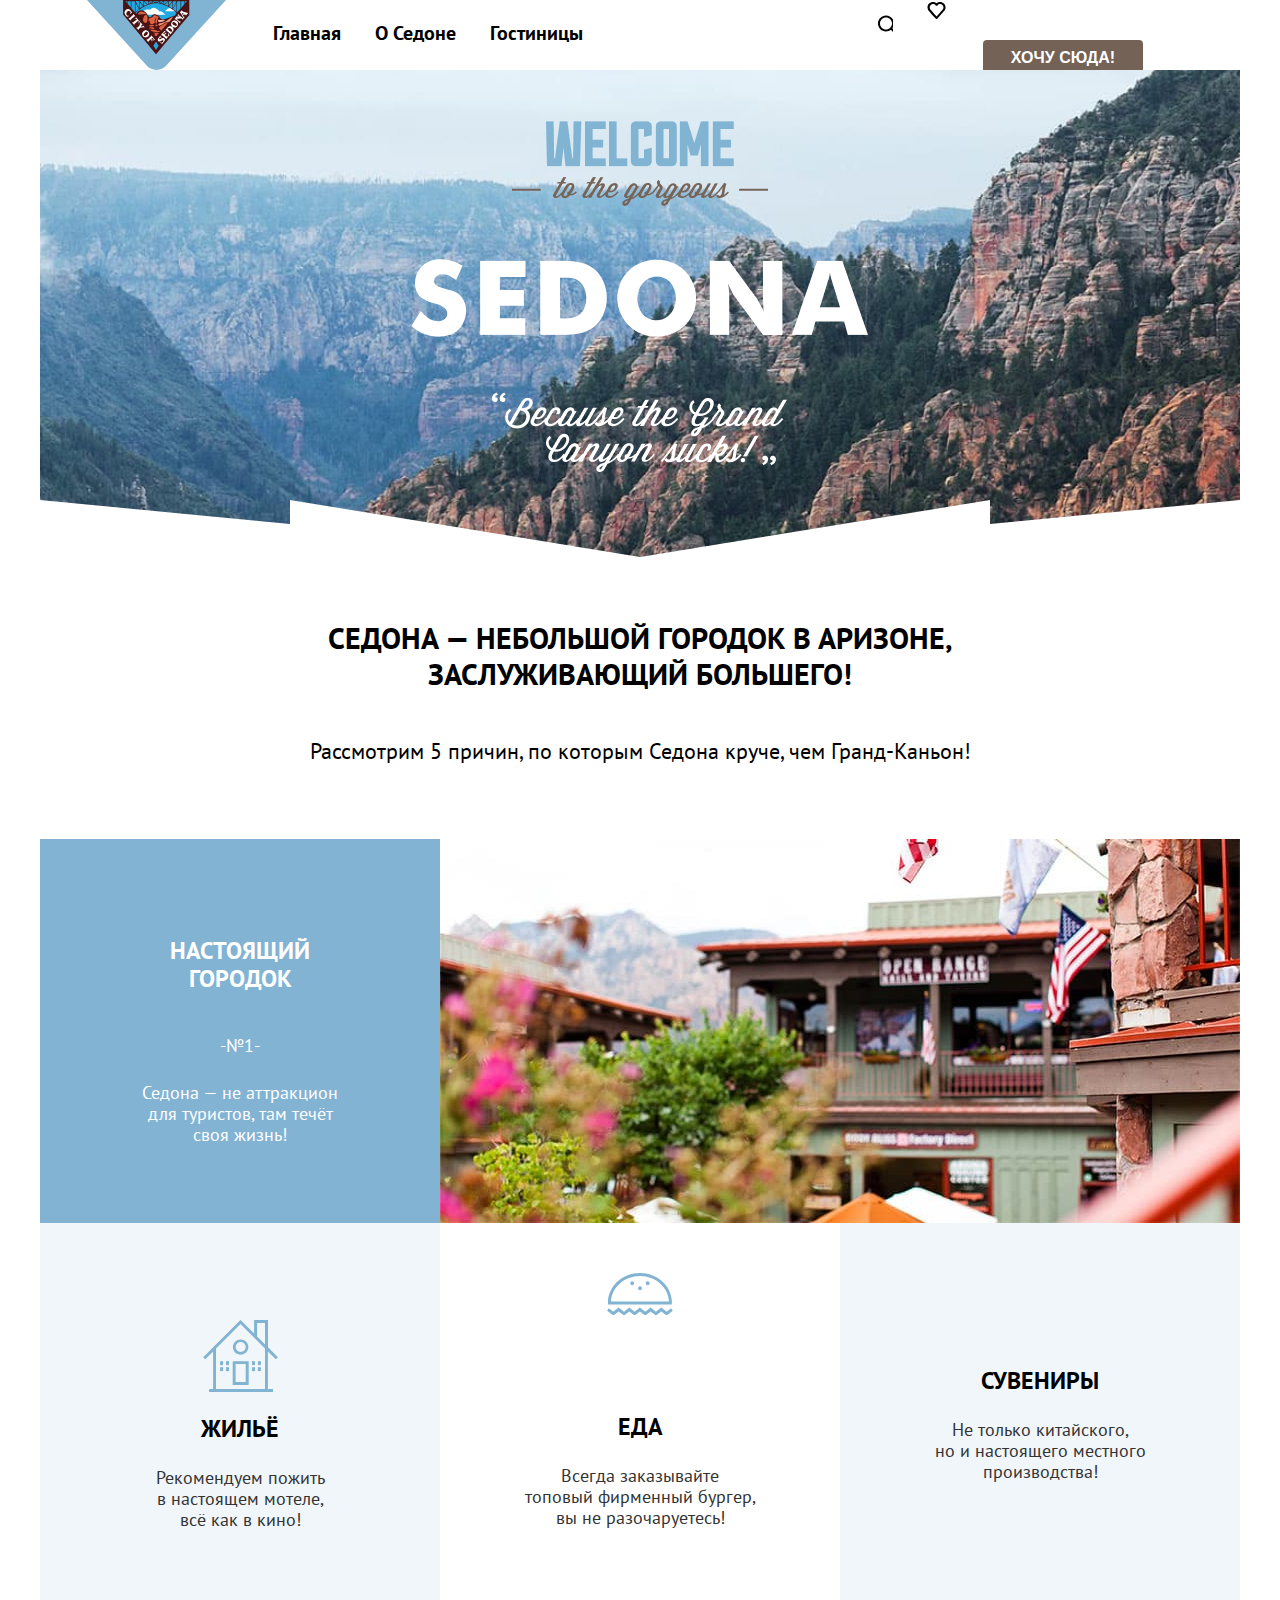
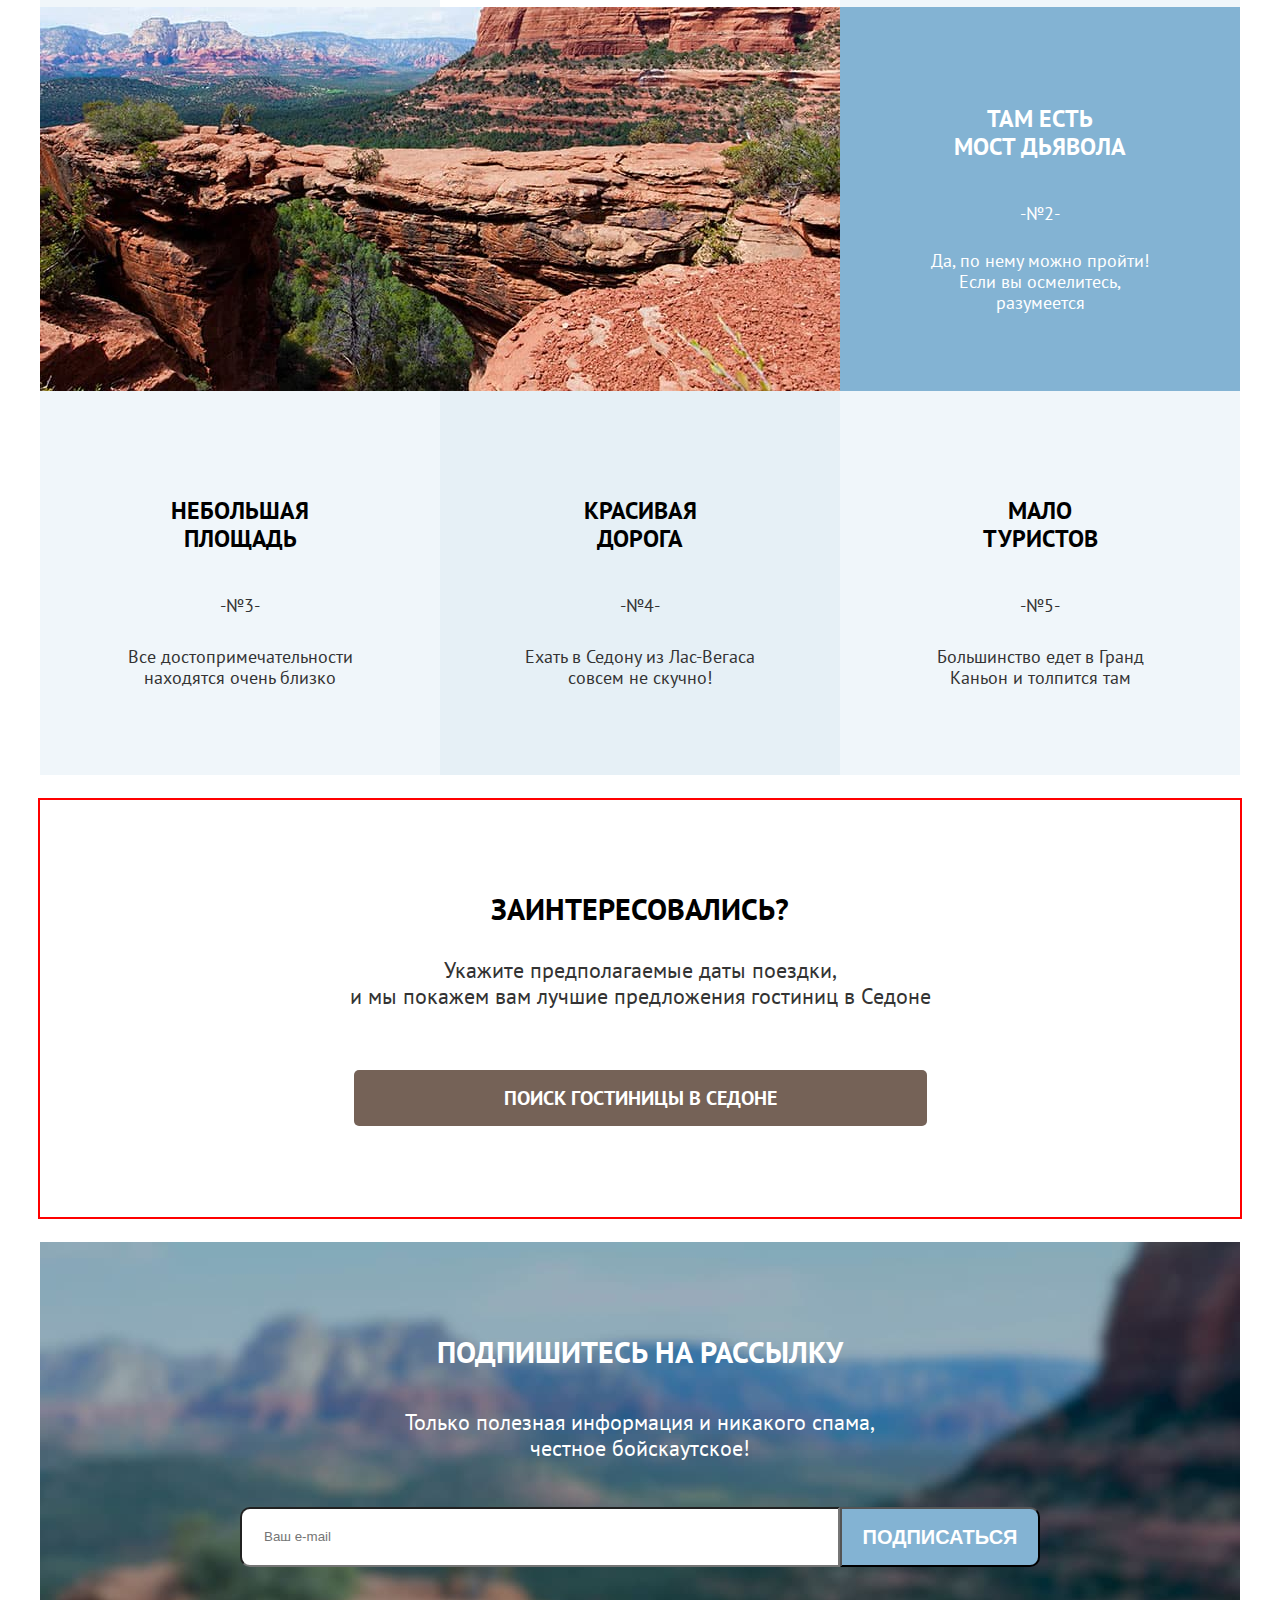
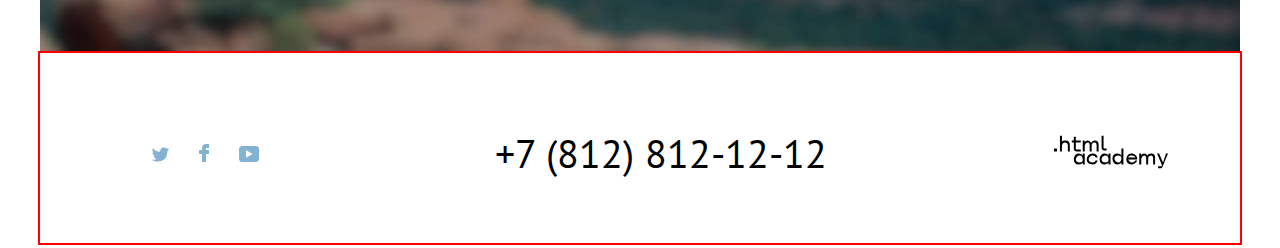
==== commit 1d16f4e7: "Merge pull request #8 from Revoltesse/master" ====
--- a/index.html
+++ b/index.html
@@ -13,7 +13,8 @@
             <div class="logo">
                 <img class="page-header-logo" alt="Логотип Седоны" src="images/logo.svg" width="139" height="70">
             </div>
-            <div class="navigation-list">
+
+            <div class="nav-list">
                 <ul class="navigation-list">
                     <li class="navigation-item">
                         <a class="navigation-link" href="index.html">Главная</a>
@@ -29,16 +30,16 @@
             <div class="navigation-user">
                 <ul class="navigation-list navigation-user">
                     <li class="navigation-item">
-                        <a class="navigation-link" href="#"></a>
+                        <a class="navigation-link search" href="#"></a>
                         <span class="visually-hidden">Поиск</span>
                     </li>
                     <li class="navigation-item">
-                        <a class="navigation-link" href="#"></a>
+                        <a class="navigation-link favorite" href="#"></a>
                         <span class="visually-hidden">Избранное</span>
-
+                        <span class="totalcount">12</span>
                     </li>
                     <li class="navigation-item">
-                        <button class="button" type="submit">Хочу сюда!</button>
+                        <button class="button want-to" type="submit">Хочу сюда!</button>
                     </li>
                 </ul>
             </div>
@@ -48,9 +49,9 @@
     <main class="main-index main-cont">
         <div class="main-container">
             <div class="welcome">
-                <img class="background-main" alt="Фон из гор" src="images/background.jpg">
-                <img class="welcome-sign" alt="Приветственная надпись" src="images/welcome.png">
-                <img class="divider" alt="Разделитель" src="images/divider.png">
+                <p class="visually-hidden">Welcome to the gorgeous Sedona. Because the Grand Canyon sucks!</p>
+                <img class="welcome-sign" alt="Welcome to Sedona" src="images/welcome.png" width="458" height="352">
+
             </div>
             <div class="about">
                 <h1 class="sedona">Седона — небольшой городок в Аризоне, <br> заслуживающий большего!</h1>
@@ -62,24 +63,21 @@
                     <ul class="advantages-list">
                         <li class="advantages-item-1">
                             <h3 class="advantages-title">Настоящий <br> городок</h3>
-                            <span class="number">-№1-</span>
+                            <p class="number">-№1-</p>
                             <p class="advantages-description">Седона — не аттракцион<br> для туристов, там течёт <br> своя жизнь!</p>
                         </li>
                         <li class="advantages-pic-1">
                             <img class="city" alt="Настоящий городок" src="images/city-1.jpg">
                         </li>
                         <li class="advantages-item-2">
-                            <img class="advantage-picture" src="images/house.svg" alt="Жилье" width="75" height="72">
-                            <h3 class="advantages-title">Жильё</h3>
+                            <h3 class="advantages-title icon-home">Жильё</h3>
                             <p class="advantages-description">Рекомендуем пожить <br> в настоящем мотеле, <br> всё как в кино!</p>
                         </li>
-                        <li class="advantages-item-3">
-                            <img class="advantage-picture" src="images/food.svg" alt="Еда" width="73.8" height="70">
+                        <li class="advantages-item-3 icon-food">
                             <h3 class="advantages-title">Еда</h3>
                             <p class="advantages-description">Всегда заказывайте <br> топовый фирменный бургер, <br> вы не разочаруетесь!</p>
                         </li>
-                        <li class="advantages-item-4">
-                            <img class="advantage-picture" src="images/souvenir.svg" alt="Сувенир" width="64" height="75.95">
+                        <li class="advantages-item-4 icon-souvenir">
                             <h3 class="advantages-title">Сувениры</h3>
                             <p class="advantages-description">Не только китайского, <br> но и настоящего местного <br> производства!</p>
                         </li>
@@ -90,7 +88,7 @@
                             <div class="advantages-img">
                             </div>
                             <h3 class="advantages-title">Там есть <br> мост дьявола</h3>
-                            <span class="number">-№2-</span>
+                            <p class="number">-№2-</p>
                             <p class="advantages-description">Да, по нему можно пройти! <br> Если вы осмелитесь, <br> разумеется</p>
                         </li>
                         <li class="advantages-item-6">
@@ -111,23 +109,23 @@
                     </ul>
                 </div>
             </section>
-
-            <section class="interest">
-                <div class="hotel-search">
-                    <h2 class="search-question">Заинтересовались?</h2>
-                    <p class="search">Укажите предполагаемые даты поездки, <br> и мы покажем вам лучшие предложения гостиниц в Седоне </p>
-                    <a class="button button-all button-search" href="catalog.html">ПОИСК ГОСТИНИЦЫ В  СЕДОНЕ</a>
-                </div>
-            </section>
+            <div class="hotel-search">
+                <h2 class="search-question">Заинтересовались?</h2>
+                <p class="search-date">Укажите предполагаемые даты поездки, <br> и мы покажем вам лучшие предложения гостиниц в Седоне </p>
+                <a class="button button-all button-search" href="catalog.html">ПОИСК ГОСТИНИЦЫ В  СЕДОНЕ</a>
+            </div>
     </main>
 
 
     <section class="subscribe">
-        <h2 class="subscribe-title">Подпишитесь на рассылку</h2>
-        <p>Только полезная информация и никакого спама, <br> честное бойскаутское!</p>
-        <label for="newsletter-email"></label>
-        <input class="field" placeholder="Ваш e-mail" type="email" name="newsletter-email" id="newsletter-email">
-        <button class="button" type="submit">Подписаться</button>
+        <div class="subscribe-inner subscribe-main">
+            <h2 class="subscribe-title">Подпишитесь на рассылку</h2>
+            <p class="subscribe-subtitle">Только полезная информация и никакого спама, <br> честное бойскаутское!</p>
+            <form class="subscribe-form" action="#" method="post">
+                <input class="field field-subscribe" placeholder="Ваш e-mail" type="email" name="newsletter-email" id="newsletter-email">
+                <button class="button subscribe-button" type="submit">Подписаться</button>
+            </form>
+        </div>
     </section>
 
 
@@ -156,10 +154,13 @@
                         </li>
                     </ul>
                 </div>
-                <div class="address">
-                    <a class="address-phone" href="tel:+78005558628">+7 (812) 812-12-12</a>
-                    <p class="about-text"><a class="htmlacademy-link" href="https://htmlacademy.ru/">.html academy</a></p>
-                </div>
+                <span class="phone">
+                    <a class="phone-num" href="tel:+78005558628">+7 (812) 812-12-12</a>
+                </span>
+                <span class="academy-logo">
+                    <a class="html-logo" href="#">
+                        <img src="images/html-logo.svg" alt="htmlacademy" width="114" height="34"></a>
+                    </span>
         </div>
         </section>
         </div>
--- a/styles/styles.css
+++ b/styles/styles.css
@@ -1,516 +1,801 @@
-@font-face {
-    font-family: "PT Sans";
-    font-style: normal;
-    font-weight: 400;
-    src: url("../fonts/ptsans-400.woff2") format("woff2");
-    font-display: swap;
-}
-
-@font-face {
-    font-family: "PT Sans";
-    font-style: normal;
-    font-weight: 700;
-    src: url("../fonts/ptsans-700.woff2") format("woff2");
-    font-display: swap;
-}
-
-html {
-    height: 100%;
-}
-
-body {
-    display: flex;
-    flex-direction: column;
-    min-height: 100%;
-    font-family: "PT Sans", sans-serif;
-    font-size: 20px;
-    line-height: 26px;
-    color: #000000;
-    background-color: #FFFFFF;
-    width: 1200px;
-    margin: 0 auto;
-    padding: 0 auto;
-}
-
-.page-header {
-    color: #000000;
-    background: #FFFFFF;
-}
-
-.navigation {
-    display: flex;
-    width: 1060px;
-    margin: 0 auto;
-}
-
-.navigation-list {
-    display: flex;
-    flex-wrap: wrap;
-    justify-content: flex-start;
-    width: 345px;
-    margin: 0;
-    padding: 0;
-    list-style-type: none;
-}
-
-.navigation-user .navigation-link {
-    min-width: 16px;
-    min-height: 22px;
-}
-
-.navigation-user {
-    max-width: 264px;
-    margin-left: auto;
-}
-
-.navigation-link {
-    display: block;
-    font-family: "PT Sans", sans-serif;
-    font-weight: bold;
-    color: inherit;
-    text-decoration: none;
-    display: flex;
-    padding: 20px 17px;
-}
-
-.main-container {
-    flex-grow: 1;
-    width: 1200px;
-    padding-top: 10px;
-    padding-bottom: 10px;
-}
-
-.logo {
-    margin-left: -20px;
-    z-index: 2;
-}
-
-.welcome {
-    background-image: url("../images/background.jpg");
-    background-image: url("../images/welcome.png");
-    background-image: url("../images/divider.png");
-    background-repeat: no-repeat;
-    margin: 0;
-    height: 485px;
-}
-
-.background-main {
-    width: 1200px;
-    height: 485px;
-    margin-top: -25px;
-    z-index: 1;
-}
-
-.welcome-sign {
-    width: 458px;
-    height: 352px;
-    position: relative;
-    left: 0px;
-    top: -450px;
-    padding-top: 51px;
-    padding-bottom: 81px;
-    margin-left: 371px;
-    margin-right: 371px;
-    padding: 0px;
-}
-
-.divider {
-    height: 57px;
-    position: relative;
-    left: 0px;
-    right: 0%;
-    top: -421px;
-    bottom: 0%;
-    margin: 0;
-}
-
-.about {
-    width: 1200px;
-    height: 282px;
-    margin: 0px;
-}
-
-.sedona {
-    text-transform: uppercase;
-    font-style: normal;
-    font-weight: bold;
-    font-size: 30px;
-    line-height: 36px;
-    padding-top: 63px;
-    padding-bottom: 23px;
-    margin: 0;
-}
-
-.reason {
-    font-style: normal;
-    font-weight: normal;
-    font-size: 22px;
-    line-height: 36px;
-    padding-bottom: 79px;
-}
-
-.main-index {
-    color: #000000;
-    background-color: #FFFFFF;
-    text-align: center;
-}
-
-.advantages-list {
-    display: flex;
-    flex-wrap: wrap;
-    color: #333333;
-    margin: 0;
-    padding: 0;
-    list-style-type: none;
-}
-
-.advantages-img {
-    display: block;
-    width: 800px;
-}
-
-.advantages-title {
-    font-family: "PT Sans", sans-serif;
-    font-size: 24px;
-    line-height: 28px;
-    text-transform: uppercase;
-    color: black;
-}
-
-.advantages-description {
-    margin: 0;
-}
-
-.city {
-    width: 800px;
-    height: 384px;
-}
-
-.advantages-item-1 .advantages-title,
-.advantages-item-5 .advantages-title {
-    color: #FFFFFF;
-    padding-top: 98px;
-    padding-bottom: 25px;
-}
-
-.advantages-item-1,
-.advantages-item-5 {
-    font-size: 18px;
-    line-height: 21px;
-    background-color: #83B3D3;
-    color: #FFFFFF;
-    width: 400px;
-    height: 384px;
-}
-
-.advantages-item-2,
-.advantages-item-4,
-.advantages-item-6,
-.advantages-item-8 {
-    font-size: 18px;
-    line-height: 21px;
-    background-color: rgba(131, 179, 211, 0.12);
-    width: 400px;
-    height: 384px;
-}
-
-.advantages-item-7 {
-    font-size: 18px;
-    line-height: 21px;
-    background-color: rgba(131, 179, 211, 0.2);
-    width: 400px;
-    height: 384px;
-}
-
-.advantages-item-3 {
-    width: 400px;
-    height: 384px;
-}
-
-.button {
-    background-color: #756257;
-    color: #FFFFFF;
-}
-
-.blue {
-    background: #83B3D3;
-}
-
-.hotel-search {
-    margin-left: 71px;
-    width: 1057px;
-    height: 417px;
-}
-
-.search-question {
-    color: #000000;
-    font-size: 30px;
-    line-height: 36px;
-    padding-top: 91px;
-    text-transform: uppercase;
-    font-style: normal;
-    font-weight: bold;
-}
-
-.search {
-    color: #333333;
-    font-size: 22px;
-    line-height: 26px;
-    padding-top: 15px;
-    padding-bottom: 15px;
-}
-
-.button-search {
-    width: 575px;
-    height: 60px;
-    padding-top: 15px;
-    padding-bottom: 15px;
-}
-
-.subscribe {
-    text-align: center;
-    color: #FFFFFF;
-    background-image: url("../images/background-subscribe.jpg");
-    background-size: 100% auto;
-    background-repeat: no-repeat;
-    padding-top: 94px;
-    padding-bottom: 94px;
-}
-
-.subscribe-title {
-    font-style: normal;
-    font-weight: bold;
-    font-size: 30px;
-    line-height: 36px;
-    text-transform: uppercase;
-}
-
-.subscribe-text {
-    font-size: 22px;
-    line-height: 26px;
-}
-
-.page-footer-container {
-    display: flex;
-    background-color: #FFFFFF;
-    color: #242424;
-    display: flex;
-    width: 1200px;
-    margin: 0 auto;
-    padding: 0;
-    padding: 40px 0;
-}
-
-.page-footer a {
-    color: #000000;
-    text-decoration: none;
-}
-
-.social {
-    display: flex;
-    background: #FFFFFF;
-    width: 107px;
-}
-
-.footer-social-item {
-    margin: 0;
-    padding: 0;
-    list-style-type: none;
-}
-
-.footer-social-list {
-    display: flex;
-    flex-wrap: wrap;
-    margin: 0;
-    padding: 0;
-    list-style-type: none;
-}
-
-.address {
-    font-size: 40px;
-    line-height: 40px;
-    text-decoration: none;
-    text-transform: uppercase;
-    color: #000000;
-    width: 720px;
-}
-
-.address-phone {
-    height: 50px;
-}
-
-.sorting-container {
-    display: flex;
-    background-image: url("../images/background-catalogue.jpg");
-    color: #FFFFFF;
-    background-size: 100% auto;
-    background-repeat: no-repeat;
-    width: 1200px;
-    margin: 0 auto;
-    height: 408px;
-}
-
-.visually-hidden {
-    position: absolute;
-    width: 1px;
-    height: 1px;
-    margin: -1px;
-    padding: 0;
-    border: 0;
-    clip: rect(0 0 0 0);
-    overflow: hidden;
-}
-
-.breadcrumbs {
-    display: flex;
-    margin: 0;
-    padding-left: 73px;
-    list-style-type: none;
-}
-
-.hotel-filter {
-    width: 1200px;
-    width: 220px;
-    margin-right: 20px;
-}
-
-.catalog-header {
-    display: flex;
-    color: #FFFFFF;
-    margin: 0;
-    padding: 0;
-}
-
-.catalog-header-title {
-    font-size: 60px;
-    line-height: 78px;
-    width: 528px;
-    margin: 0;
-    padding-left: 70px;
-}
-
-.catalog-filter {
-    display: grid;
-}
-
-.catalog-filter-title {
-    font-size: 20px;
-    line-height: 26px;
-    font-weight: bold;
-}
-
-.control {
-    font-size: 18px;
-    line-height: 23px;
-    list-style: none;
-}
-
-.hotel-search-form {
-    display: flex;
-    width: 1057px;
-    height: 48px;
-    padding: 0;
-    margin-left: 70px;
-}
-
-.control-method .hotel-search-form {
-    justify-self: flex-end;
-}
-
-.plate-button {
-    display: flex;
-    width: 48px;
-    margin-left: auto;
-    justify-items: flex-end;
-}
-
-.hotels {
-    width: 1058px;
-    height: 1040px;
-    margin-right: 72px;
-    margin-left: 72px;
-    margin-top: 53px;
-    /* outline: 2px solid red;*/
-}
-
-.hotel-list {
-    display: grid;
-    grid-template-columns: 1fr 1fr 1fr;
-    list-style-type: none;
-    margin: 0;
-    padding: 0;
-    outline: 5px dotted black;
-}
-
-.hotel-card {
-    display: grid;
-    width: 339px;
-    height: 438px;
-    margin: 0;
-    padding: 0;
-    margin-left: 10px;
-    margin-bottom: 10px;
-    outline: 2px solid green;
-}
-
-.hotel-card-title {
-    font-size: 24px;
-    line-height: 31px;
-    padding: 0;
-    margin: 0;
-    padding-left: 20px;
-}
-
-.hotel-card-image {
-    padding: 20px;
-    margin-top: 20px;
-}
-
-.hotel-card-type,
-.hotel-card-price {
-    font-size: 18px;
-    line-height: 23px;
-    padding-left: 20px;
-    justify-content: space-between;
-}
-
-.pagination {
-    background-color: #ffffff;
-    display: flex;
-}
-
-.pagination-link {
-    color: #ffffff;
-    background-color: #83B3D3;
-    text-decoration: none;
-    font-size: 20px;
-    line-height: 26px;
-}
-
-.pagination-catalog {
-    display: flex;
-    margin: 0;
-    padding: 0;
-    list-style-type: none;
-}
-
-.pagination-current {
-    color: #000000;
-    background-color: #F2F2F2;
-}
-
-.pagination-show-more {
-    background-color: #83B3D3;
-}
-
-.hotel-card-button {
-    background-color: #83B3D3;
-}
-
-.hotel-card-detail {
-    background-color: #756257;
-}
-
-.breadcrumbs-link a {
-    color: inherit;
-}
+        @font-face {
+            font-family: "PT Sans";
+            font-style: normal;
+            font-weight: 400;
+            src: url("../fonts/ptsans-400.woff2") format("woff2");
+            font-display: swap;
+        }
+
+        @font-face {
+            font-family: "PT Sans";
+            font-style: normal;
+            font-weight: 700;
+            src: url("../fonts/ptsans-700.woff2") format("woff2");
+            font-display: swap;
+        }
+
+        html {
+            height: 100%;
+        }
+
+        body {
+            display: flex;
+            flex-direction: column;
+            min-height: 100%;
+            font-family: "PT Sans", sans-serif;
+            font-size: 20px;
+            line-height: 26px;
+            color: #000000;
+            background-color: #FFFFFF;
+            width: 1200px;
+            margin: 0 auto;
+            padding: 0 auto;
+        }
+
+        .visually-hidden {
+            position: absolute;
+            width: 1px;
+            height: 1px;
+            margin: -1px;
+            padding: 0;
+            border: 0;
+            clip: rect(0 0 0 0);
+            overflow: hidden;
+        }
+        /*header*/
+
+        .logo {
+            position: relative;
+            width: 139px;
+            height: 70px;
+        }
+
+        .page-header-logo {
+            position: absolute;
+            display: block;
+        }
+
+        .page-header {
+            color: #000000;
+            background: #FFFFFF;
+        }
+
+        .navigation {
+            display: flex;
+            width: 1060px;
+            margin: 0 auto;
+            margin-left: 47px;
+        }
+
+        .navigation-list {
+            display: flex;
+            flex-wrap: wrap;
+            justify-content: flex-start;
+            width: 345px;
+            height: 66px;
+            margin: 0;
+            padding: 0;
+            list-style-type: none;
+            margin-left: 47px;
+        }
+
+        .navigation-item:first-child {
+            margin-right: 34px;
+        }
+
+        .navigation-item:nth-child(3) {
+            margin-left: 34px;
+        }
+
+        .navigation-user .navigation-link {
+            min-width: 16px;
+            min-height: 22px;
+        }
+
+        .navigation-user {
+            display: flex;
+            flex-wrap: wrap;
+            align-items: center;
+            margin-left: auto;
+            max-width: 270px;
+        }
+
+        .navigation-link {
+            display: block;
+            font-family: "PT Sans", sans-serif;
+            font-weight: bold;
+            color: inherit;
+            text-decoration: none;
+            display: flex;
+            padding-top: 20px;
+            padding-bottom: 20px;
+        }
+
+        .search {
+            background-image: url(../images/search.svg);
+            background-repeat: no-repeat;
+        }
+
+        .favorite {
+            background-image: url(../images/favorite.svg);
+            background-repeat: no-repeat;
+        }
+
+        .search,
+        .favorite {
+            margin-bottom: 24px;
+        }
+
+        .want-to {
+            background: #756257;
+            border-radius: 4px;
+            width: 160px;
+            height: 37px;
+            font-weight: bold;
+            font-size: 16px;
+            line-height: 20px;
+            border: none;
+            text-transform: uppercase;
+        }
+        /*main*/
+
+        .main-container {
+            flex-grow: 1;
+            width: 1200px;
+            /*padding-top: 10px;
+            padding-bottom: 10px;
+            outline: 5px dotted red;*/
+        }
+
+        .welcome {
+            padding: 51px 371px 78px;
+            background: url(../images/divider.png) bottom/100% no-repeat, url(../images/background.jpg) 100%/cover no-repeat;
+        }
+
+        .about {
+            width: 1200px;
+            height: 282px;
+        }
+
+        .sedona {
+            text-transform: uppercase;
+            font-style: normal;
+            font-weight: bold;
+            font-size: 30px;
+            line-height: 36px;
+            padding-bottom: 23px;
+            padding-top: 63px;
+            margin: 0 auto;
+        }
+
+        .reason {
+            font-style: normal;
+            font-weight: normal;
+            font-size: 22px;
+            line-height: 36px;
+            padding-bottom: 79px;
+        }
+        /*main-advantages*/
+
+        .main-index {
+            color: #000000;
+            background-color: #FFFFFF;
+            text-align: center;
+        }
+
+        .advantages-list li {
+            display: flex;
+            align-items: center;
+            justify-content: center;
+            flex-direction: column;
+        }
+
+        .advantages-list {
+            display: flex;
+            flex-wrap: wrap;
+            color: #333333;
+            margin: 0;
+            padding: 0;
+            list-style-type: none;
+            list-style-position: inside;
+        }
+
+        .advantages-img {
+            width: 800px;
+            margin: 0;
+            padding: 0;
+        }
+
+        .advantages-title {
+            font-family: "PT Sans", sans-serif;
+            font-weight: bold;
+            font-size: 24px;
+            line-height: 28px;
+            text-transform: uppercase;
+            color: black;
+            margin-top: 98px;
+        }
+
+        .advantages-description {
+            margin: 0;
+            margin-right: 75px;
+            max-width: 250px;
+            max-height: 73px;
+            margin-bottom: 79px;
+            margin-left: 75px;
+        }
+
+        .city {
+            width: 800px;
+            height: 384px;
+            margin: 0;
+            padding: 0;
+        }
+
+        .icon-home::before {
+            display: block;
+            width: 75px;
+            height: 72px;
+            margin: 0 auto;
+            content: "";
+            background-image: url(../images/house.svg);
+            margin-bottom: 23px;
+        }
+
+        .icon-food::before {
+            display: block;
+            width: 74px;
+            height: 70px;
+            margin: 0 auto;
+            content: "";
+            background-image: url(../images/food.svg);
+            margin-top: 50px;
+        }
+
+        .icon-suv::after {
+            display: block;
+            width: 64px;
+            height: 76px;
+            margin: 0 auto;
+            content: "";
+            background-image: url(../images/souvenir.svg);
+            margin-bottom: 23px;
+        }
+
+        .advantages-item-1 .advantages-title,
+        .advantages-item-5 .advantages-title {
+            color: #FFFFFF;
+        }
+
+        .advantages-item-1,
+        .advantages-item-5 {
+            font-size: 18px;
+            line-height: 21px;
+            background-color: #83B3D3;
+            color: #FFFFFF;
+            width: 400px;
+            height: 384px;
+            margin: 0;
+        }
+
+        .advantages-item-2,
+        .advantages-item-4,
+        .advantages-item-6,
+        .advantages-item-8 {
+            font-size: 18px;
+            line-height: 21px;
+            background-color: rgba(131, 179, 211, 0.12);
+            width: 400px;
+            height: 384px;
+            margin: 0;
+        }
+
+        .advantages-item-7 {
+            font-size: 18px;
+            line-height: 21px;
+            background-color: rgba(131, 179, 211, 0.2);
+            width: 400px;
+            height: 384px;
+            margin: 0;
+        }
+
+        .advantages-item-3 {
+            font-size: 18px;
+            line-height: 21px;
+            width: 400px;
+            height: 384px;
+            margin: 0;
+        }
+
+        .number {
+            font-family: PT Sans;
+            font-weight: normal;
+            font-size: 18px;
+            line-height: 21px;
+            height: 25px;
+            /*margin-top: 25px;*/
+            margin-bottom: 26px;
+        }
+
+        .button {
+            background-color: #756257;
+            color: #FFFFFF;
+        }
+
+        .blue {
+            background: #83B3D3;
+        }
+        /*interest*/
+
+        .hotel-search {
+            margin: 0;
+            padding: 0;
+            width: 1200px;
+            min-height: 417px;
+            outline: 2px solid red;
+        }
+
+        .search-question {
+            color: #000000;
+            font-size: 30px;
+            line-height: 36px;
+            padding-top: 91px;
+            text-transform: uppercase;
+            font-style: normal;
+            font-weight: bold;
+        }
+
+        .search-date {
+            color: #333333;
+            margin: 15px 240px 71px 240px;
+            font-size: 22px;
+            line-height: 26px;
+            text-align: center;
+            padding-top: 5px;
+        }
+
+        .button-search {
+            font-size: 20px;
+            line-height: 36px;
+            font-weight: bold;
+            width: 575px;
+            height: 60px;
+            padding: 15px 150px;
+            text-decoration: none;
+            border-radius: 5px;
+        }
+        /*subscribe*/
+
+        .subscribe .subscribe-main {
+            text-align: center;
+            color: #FFFFFF;
+            background-image: url("../images/background-subscribe.jpg");
+            background-size: 100% auto no-repeat;
+            height: 411px;
+        }
+
+        .subscribe-title {
+            text-align: center;
+            font-style: normal;
+            font-weight: bold;
+            font-size: 30px;
+            line-height: 36px;
+            text-transform: uppercase;
+            height: 50px;
+            padding-top: 92px;
+        }
+
+        .subscribe-subtitle {
+            font-size: 22px;
+            line-height: 26px;
+            height: 72px;
+            margin-bottom: 26px;
+            text-align: center;
+        }
+
+        .subscribe-form {
+            display: grid;
+            grid-template-columns: 600px 200px;
+            grid-template-rows: 60px;
+            justify-content: center;
+        }
+
+        .field-subscribe {
+            padding: 0 19px 0 22px;
+            border-top-left-radius: 10px;
+            border-bottom-left-radius: 10px;
+        }
+
+        .subscribe-button {
+            font-weight: bold;
+            height: 60px;
+            font-size: 20px;
+            line-height: 26px;
+            text-transform: uppercase;
+            background-color: #83B3D3;
+            border-top-right-radius: 10px;
+            border-bottom-right-radius: 10px;
+            margin-bottom: 94px;
+        }
+        /*subsctibe-catalog*/
+
+        .subscribe-catalog {
+            background-image: none;
+            background-color: #FFFFFF;
+            color: #000000;
+            width: 800px;
+            height: 224px;
+            margin-left: 200px;
+            margin-bottom: 140px;
+            outline: 5px dotted black;
+        }
+        /*footer*/
+
+        .page-footer-container {
+            background-color: #FFFFFF;
+            color: #242424;
+            width: 1200px;
+            margin: 0;
+            margin-bottom: 5px;
+            padding: 0;
+            padding: 40px 0;
+            max-height: 120px;
+            outline: 2px solid red;
+        }
+
+        .footer-social {
+            display: flex;
+            margin: 0 auto
+        }
+
+        .page-footer a {
+            color: #000000;
+            text-decoration: none;
+        }
+
+        .social {
+            background: #FFFFFF;
+        }
+
+        .footer-social-item {
+            margin: 0;
+            padding: 0;
+            list-style-type: none;
+        }
+
+        .footer-social-item:first-child {
+            margin-right: 30px;
+        }
+
+        .footer-social-item:first-child::after {
+            margin-left: 30px;
+            margin-right: 30px;
+        }
+
+        .footer-social-item:last-child {
+            margin-left: 30px;
+        }
+
+        .footer-social-list {
+            display: flex;
+            justify-content: center;
+            margin: 0 auto;
+            list-style-type: none;
+            margin-top: 49px;
+            margin-left: 72px;
+        }
+
+        .phone {
+            display: flex;
+            font-family: PT Sans;
+            font-weight: normal;
+            font-size: 40px;
+            line-height: 40px;
+            width: 720px;
+            margin-right: 53px;
+            margin-left: 61px;
+            margin-top: 40px;
+            margin-bottom: 30px;
+            justify-content: center;
+        }
+
+        .academy-logo {
+            margin-top: 42px;
+            margin-right: 72px;
+        }
+
+        .html-logo {
+            justify-self: flex-end;
+            margin: 0;
+            padding: 0;
+            height: 34px;
+        }
+        /*catalog page*/
+        /*sort unit*/
+
+        .main-inner {
+            flex-grow: 1;
+            width: 1200px;
+            /*padding-top: 10px;
+            padding-bottom: 10px;*/
+            outline: 2px dotted black;
+        }
+
+        .sorting-container {
+            padding: 36px 72px 83px 71px;
+            background-image: url("../images/background-catalogue.jpg");
+            /*background-size: 100%;*/
+            background-repeat: no-repeat;
+            width: 1200px;
+            height: 408px;
+            color: #FFFFFF;
+            margin: 0 auto;
+        }
+
+        .breadcrumbs {
+            display: flex;
+            margin: 0;
+            list-style-type: none;
+            margin-bottom: 45px;
+        }
+
+        .breadcrumbs-link a {
+            color: inherit;
+        }
+
+        .hotel-filter {
+            width: 1200px;
+            width: 220px;
+            margin-right: 20px;
+        }
+
+        .catalog-header {
+            display: flex;
+            color: #FFFFFF;
+            margin: 0;
+            padding: 0;
+        }
+
+        .catalog-header-title {
+            font-size: 60px;
+            line-height: 78px;
+            width: 528px;
+            margin: 0;
+            margin-right: 601px;
+            padding-left: 20px;
+        }
+
+        .catalog-filter {
+            display: flex;
+        }
+
+        .catalog-filter-title {
+            font-size: 20px;
+            line-height: 26px;
+            font-weight: bold;
+            margin-bottom: 30px;
+        }
+
+        .catalog-filter-item {
+            font-size: 18px;
+            line-height: 23px;
+            margin-bottom: 16px;
+        }
+
+        .control {
+            font-size: 18px;
+            line-height: 23px;
+            list-style: none;
+        }
+
+        .catalog-filter-list {
+            list-style-type: none;
+            margin-left: -40px;
+        }
+
+        fieldset {
+            border: 0 none;
+        }
+
+        .checkbox {
+            padding: 5px;
+        }
+        /*plask*/
+
+        .hotel-total {
+            font-weight: bold;
+            font-size: 30px;
+            line-height: 39px;
+            text-transform: uppercase;
+            min-width: 337px;
+            margin-right: 192px;
+        }
+
+        .hotel-find-form {
+            display: flex;
+            width: 1057px;
+            height: 48px;
+            padding: 0;
+            margin-left: 70px;
+            margin-left: 72px;
+        }
+
+        .control-method {
+            height: 48px;
+            width: 287px;
+            border-radius: 5px;
+        }
+
+        .plate-button {
+            display: flex;
+            width: 48px;
+            margin-left: auto;
+            justify-items: flex-end;
+        }
+        /*hotels*/
+
+        .hotels {
+            width: 1058px;
+            height: 1040px;
+            margin-right: 72px;
+            margin-left: 72px;
+            margin-top: 53px;
+        }
+
+        .hotel-list {
+            display: grid;
+            grid-template-columns: 339px 339px 339px;
+            gap: 10px;
+            list-style-type: none;
+            margin: 0;
+            padding: 0;
+        }
+
+        .hotel-card {
+            min-width: 339px;
+            height: 438px;
+            margin: 0;
+            padding: 0;
+            margin-left: 10px;
+            margin-bottom: 10px;
+        }
+
+        .hotel-card-title {
+            font-size: 24px;
+            line-height: 31px;
+            padding: 0;
+            margin: 0;
+            margin-bottom: 16px;
+            padding-left: 20px;
+            min-width: 208px;
+            outline: 2 px solid black;
+        }
+
+        .hotel-card-image {
+            margin-top: 20px;
+            margin-left: 20px;
+            margin-right: 20px;
+            width: 299px;
+            height: 206px;
+            size: 100%;
+        }
+
+        .hotel-card-type,
+        .hotel-card-price {
+            font-size: 18px;
+            line-height: 23px;
+            margin-left: 20px;
+            margin-bottom: 16px;
+            min-width: 135px;
+        }
+
+        .hotel-card-detail,
+        .hotel-card-button {
+            min-width: 135px;
+            margin: 0;
+            margin-left: 20px;
+            margin-bottom: 16px;
+            padding: 10px 2px;
+            text-transform: uppercase;
+            border: none;
+            border-radius: 5px;
+            color: #ffffff;
+            text-decoration: none;
+            font-weight: bold;
+            font-size: 16px;
+            line-height: 21px;
+            text-align: center;
+        }
+
+        .star-rate,
+        .hotel-card-rating {
+            margin-left: 20px;
+        }
+
+        .hotel-card-option {
+            display: flex;
+            flex-wrap: wrap;
+        }
+        /*pagination*/
+
+        .pagination {
+            background-color: #ffffff;
+            display: flex;
+            width: 1056px;
+            height: 55px;
+        }
+
+        .pagination-link {
+            color: #ffffff;
+            background-color: #83B3D3;
+            text-decoration: none;
+            font-size: 20px;
+            line-height: 26px;
+            width: 55px;
+            height: 55px;
+            padding: 15px 20px;
+            margin-left: 70px;
+            border-radius: 5px;
+        }
+
+        .pagination-item {
+            width: 55px;
+            height: 55px;
+            padding: 2px 2px;
+        }
+
+        .pagination-catalog {
+            display: flex;
+            margin: 0;
+            padding: 0;
+            list-style-type: none;
+        }
+
+        .pagination-current {
+            color: #000000;
+            background-color: #F2F2F2;
+        }
+
+        .pagination-show-more {
+            background-color: #83B3D3;
+            width: 620px;
+            height: 60px;
+            border: none;
+            border-radius: 5px;
+            text-transform: uppercase;
+            font-weight: bold;
+            font-size: 20px;
+            line-height: 26px;
+            margin-left: 220px;
+        }
+
+        .hotel-page {
+            margin-left: 301px;
+            min-width: 185px;
+        }
+
+        .hotels-number {
+            width: 160px;
+            height: 48px;
+            border-radius: 4px;
+            box-shadow: 0px 0px 15x;
+            margin-left: 51px;
+            justify-content: end;
+        }
+
+        .hotel-card-button {
+            background-color: #83B3D3;
+        }
+
+        .hotel-card-detail {
+            background-color: #756257;
+        }
+        /*actions*/
+
+        .navigation-link:hover:not(.active-link) {
+            color: #756257 30%;
+        }
+
+        .navigation-link:active {
+            color: rgba(117, 98, 87, 0.3) 30%;
+        }
